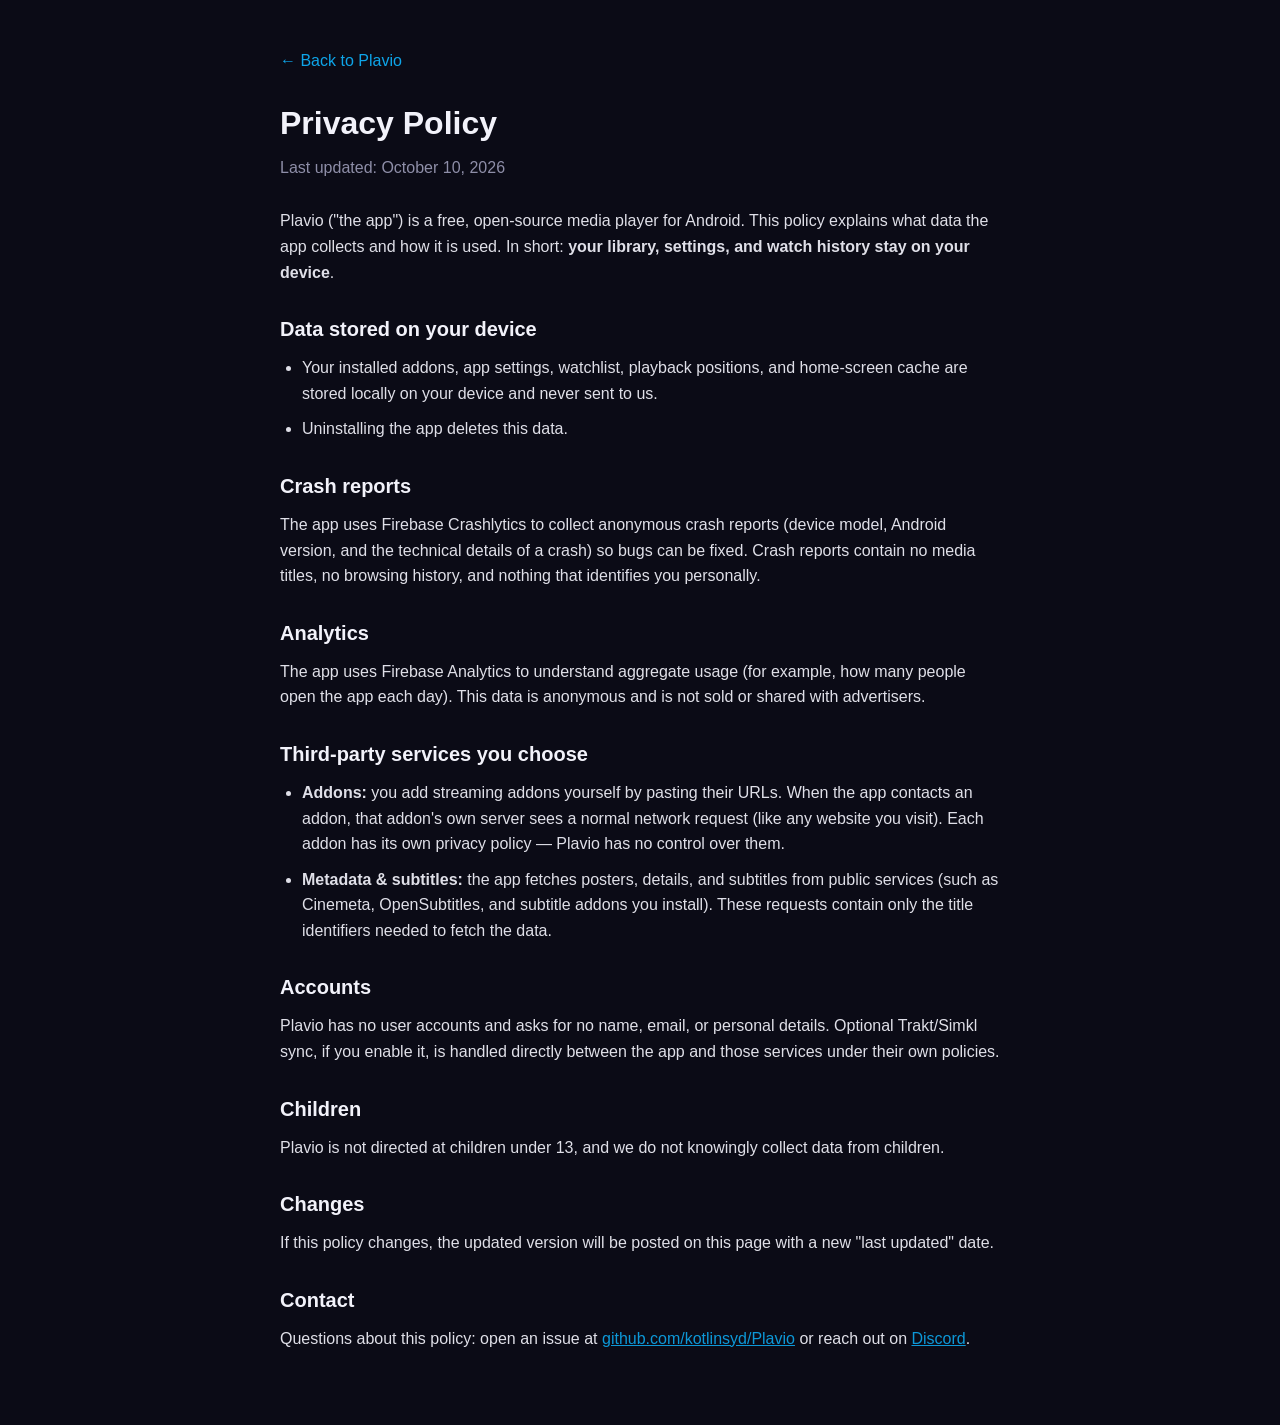
==== site/privacy.html @ 72a3cf25 "v0.8.18: subtitle fix, PlavioMeta default, faster startup, licenses + legal (part 4/4)" ====
<!DOCTYPE html>
<html lang="en">
<head>
<meta charset="UTF-8">
<meta name="viewport" content="width=device-width, initial-scale=1.0">
<title>Privacy Policy — Plavio</title>
<meta name="description" content="Plavio Privacy Policy: what data the app collects and how it is used.">
<link rel="icon" type="image/png" href="img/logo-small.png">
<link rel="stylesheet" href="styles.css">
<style>
  .doc { max-width: 760px; margin: 0 auto; padding: 48px 20px 64px; }
  .doc h1 { font-size: 2rem; margin-bottom: 6px; }
  .doc .updated { color: var(--muted); margin-bottom: 28px; }
  .doc h2 { font-size: 1.25rem; margin: 28px 0 10px; }
  .doc p, .doc li { color: var(--text); opacity: .92; margin-bottom: 10px; }
  .doc ul { padding-left: 22px; }
  .doc a { color: var(--cyan); }
  .back { display: inline-block; margin-bottom: 24px; color: var(--cyan); text-decoration: none; }
</style>
</head>
<body>
<div class="doc">
  <a class="back" href="/">← Back to Plavio</a>
  <h1>Privacy Policy</h1>
  <p class="updated">Last updated: October 10, 2026</p>

  <p>Plavio ("the app") is a free, open-source media player for Android. This policy explains what data the app collects and how it is used. In short: <strong>your library, settings, and watch history stay on your device</strong>.</p>

  <h2>Data stored on your device</h2>
  <ul>
    <li>Your installed addons, app settings, watchlist, playback positions, and home-screen cache are stored locally on your device and never sent to us.</li>
    <li>Uninstalling the app deletes this data.</li>
  </ul>

  <h2>Crash reports</h2>
  <p>The app uses Firebase Crashlytics to collect anonymous crash reports (device model, Android version, and the technical details of a crash) so bugs can be fixed. Crash reports contain no media titles, no browsing history, and nothing that identifies you personally.</p>

  <h2>Analytics</h2>
  <p>The app uses Firebase Analytics to understand aggregate usage (for example, how many people open the app each day). This data is anonymous and is not sold or shared with advertisers.</p>

  <h2>Third-party services you choose</h2>
  <ul>
    <li><strong>Addons:</strong> you add streaming addons yourself by pasting their URLs. When the app contacts an addon, that addon's own server sees a normal network request (like any website you visit). Each addon has its own privacy policy — Plavio has no control over them.</li>
    <li><strong>Metadata &amp; subtitles:</strong> the app fetches posters, details, and subtitles from public services (such as Cinemeta, OpenSubtitles, and subtitle addons you install). These requests contain only the title identifiers needed to fetch the data.</li>
  </ul>

  <h2>Accounts</h2>
  <p>Plavio has no user accounts and asks for no name, email, or personal details. Optional Trakt/Simkl sync, if you enable it, is handled directly between the app and those services under their own policies.</p>

  <h2>Children</h2>
  <p>Plavio is not directed at children under 13, and we do not knowingly collect data from children.</p>

  <h2>Changes</h2>
  <p>If this policy changes, the updated version will be posted on this page with a new "last updated" date.</p>

  <h2>Contact</h2>
  <p>Questions about this policy: open an issue at <a href="https://github.com/kotlinsyd/Plavio">github.com/kotlinsyd/Plavio</a> or reach out on <a href="https://discord.gg/pbNwJKU3p">Discord</a>.</p>
</div>
</body>
</html>
---- site/styles.css ----
:root {
  --bg: #0b0b16;
  --bg2: #101024;
  --card: #151528;
  --text: #f2f2fa;
  --muted: #9a9ab5;
  --cyan: #0ea5e9;
  --violet: #8b5cf6;
  --pink: #d946ef;
  --grad: linear-gradient(135deg, var(--cyan), var(--violet), var(--pink));
}

* { box-sizing: border-box; margin: 0; padding: 0; }

body {
  background: var(--bg);
  color: var(--text);
  font-family: -apple-system, BlinkMacSystemFont, "Segoe UI", Roboto, Inter, sans-serif;
  line-height: 1.6;
  -webkit-font-smoothing: antialiased;
}

/* ---------- hero ---------- */
.hero {
  text-align: center;
  padding: 64px 20px 56px;
  background:
    radial-gradient(600px 300px at 50% -60px, rgba(139, 92, 246, 0.22), transparent 70%),
    var(--bg);
}
.logo {
  width: 148px;
  height: 148px;
  border-radius: 34px;
  box-shadow: 0 18px 60px rgba(139, 92, 246, 0.35);
}
.hero h1 {
  font-size: 2.6rem;
  letter-spacing: -0.5px;
  margin-top: 18px;
}
.tagline {
  font-size: 1.25rem;
  font-weight: 600;
  background: var(--grad);
  -webkit-background-clip: text;
  background-clip: text;
  color: transparent;
  margin-top: 4px;
}
.sub { color: var(--muted); margin-top: 10px; max-width: 460px; margin-left: auto; margin-right: auto; }

.dl-btn {
  display: inline-flex;
  align-items: center;
  gap: 10px;
  margin-top: 28px;
  padding: 16px 34px;
  border-radius: 999px;
  background: var(--grad);
  color: #fff;
  font-size: 1.15rem;
  font-weight: 700;
  text-decoration: none;
  box-shadow: 0 10px 34px rgba(217, 70, 239, 0.35);
  transition: transform 0.15s ease, box-shadow 0.15s ease;
}
.dl-btn:hover { transform: translateY(-2px); box-shadow: 0 14px 40px rgba(217, 70, 239, 0.45); }
.dl-row {
  display: flex;
  flex-wrap: wrap;
  justify-content: center;
  gap: 14px;
  margin-top: 28px;
}
.dl-row .dl-btn { margin-top: 0; }
.dl-gh {
  background: #24292f;
  box-shadow: 0 10px 34px rgba(0, 0, 0, 0.45);
}
.dl-gh:hover { box-shadow: 0 14px 40px rgba(0, 0, 0, 0.55); }
.dl-ver {
  font-size: 0.8rem;
  font-weight: 600;
  background: rgba(255, 255, 255, 0.22);
  padding: 3px 10px;
  border-radius: 999px;
}
.dl-note { color: var(--muted); font-size: 0.9rem; margin-top: 14px; }

/* ---------- TV app announcement ---------- */
.tv-banner {
  max-width: 640px;
  margin: 0 auto 8px;
  padding: 14px 22px;
  border-radius: 16px;
  border: 1px solid transparent;
  background:
    linear-gradient(var(--card), var(--card)) padding-box,
    var(--grad) border-box;
  color: var(--text);
  text-align: center;
  font-size: 1rem;
}
.tv-banner strong {
  background: var(--grad);
  -webkit-background-clip: text;
  background-clip: text;
  color: transparent;
}

/* ---------- sections ---------- */
section { padding: 48px 20px; max-width: 1000px; margin: 0 auto; }
section h2 { font-size: 1.5rem; margin-bottom: 22px; text-align: center; }

/* ---------- screenshots ---------- */
.shot-row {
  display: flex;
  gap: 14px;
  overflow-x: auto;
  padding-bottom: 10px;
  scroll-snap-type: x mandatory;
}
.shot-row img {
  height: 380px;
  border-radius: 18px;
  border: 1px solid #26263d;
  scroll-snap-align: start;
  background: var(--bg2);
}

/* ---------- features ---------- */
.feat-grid {
  display: grid;
  grid-template-columns: repeat(auto-fit, minmax(240px, 1fr));
  gap: 14px;
}
.feat {
  background: var(--card);
  border: 1px solid #23233a;
  border-radius: 16px;
  padding: 20px;
}
.feat h3 { font-size: 1.05rem; margin-bottom: 6px; }
.feat p { color: var(--muted); font-size: 0.93rem; }

/* ---------- install ---------- */
.install ol {
  max-width: 560px;
  margin: 0 auto;
  padding-left: 24px;
  display: grid;
  gap: 12px;
}
.install li::marker { color: var(--violet); font-weight: 700; }
.install .note, .note { text-align: center; color: var(--muted); font-size: 0.9rem; margin-top: 16px; }

/* ---------- addons ---------- */
.sec-sub { text-align: center; color: var(--muted); margin-bottom: 22px; }
.addon-list { display: grid; gap: 14px; max-width: 720px; margin: 0 auto; }
.addon {
  background: var(--card);
  border: 1px solid #23233a;
  border-radius: 16px;
  padding: 18px 20px;
}
.addon h3 { font-size: 1.05rem; }
.addon p { color: var(--muted); font-size: 0.9rem; margin: 4px 0 12px; }
.addon-row { display: flex; gap: 10px; align-items: stretch; }
.addon-url {
  flex: 1;
  min-width: 0;
  background: var(--bg2);
  border: 1px solid #2a2a48;
  border-radius: 10px;
  padding: 10px 12px;
  font-family: ui-monospace, monospace;
  font-size: 0.78rem;
  color: #c9c9e6;
  white-space: nowrap;
  overflow: hidden;
  text-overflow: ellipsis;
  user-select: all;
}
.copy-btn {
  border: none;
  border-radius: 10px;
  padding: 0 20px;
  font-weight: 700;
  font-size: 0.9rem;
  color: #fff;
  background: var(--grad);
  cursor: pointer;
  white-space: nowrap;
}
.copy-btn.copied { background: #16a34a; }

/* ---------- links ---------- */
.link-row {
  display: flex;
  flex-wrap: wrap;
  gap: 12px;
  justify-content: center;
}
.pill {
  padding: 12px 26px;
  border-radius: 999px;
  border: 1px solid #34345a;
  color: var(--text);
  text-decoration: none;
  font-weight: 600;
  background: var(--card);
  transition: border-color 0.15s ease;
}
a.pill:hover { border-color: var(--violet); }
.pill.soon { color: var(--muted); border-style: dashed; cursor: default; }

/* ---------- footer ---------- */
footer {
  text-align: center;
  padding: 36px 20px 48px;
  color: var(--muted);
  font-size: 0.9rem;
  border-top: 1px solid #1c1c31;
}
footer .fine { font-size: 0.78rem; margin-top: 6px; opacity: 0.75; }

@media (max-width: 520px) {
  .hero h1 { font-size: 2.1rem; }
  .shot-row img { height: 300px; }
}
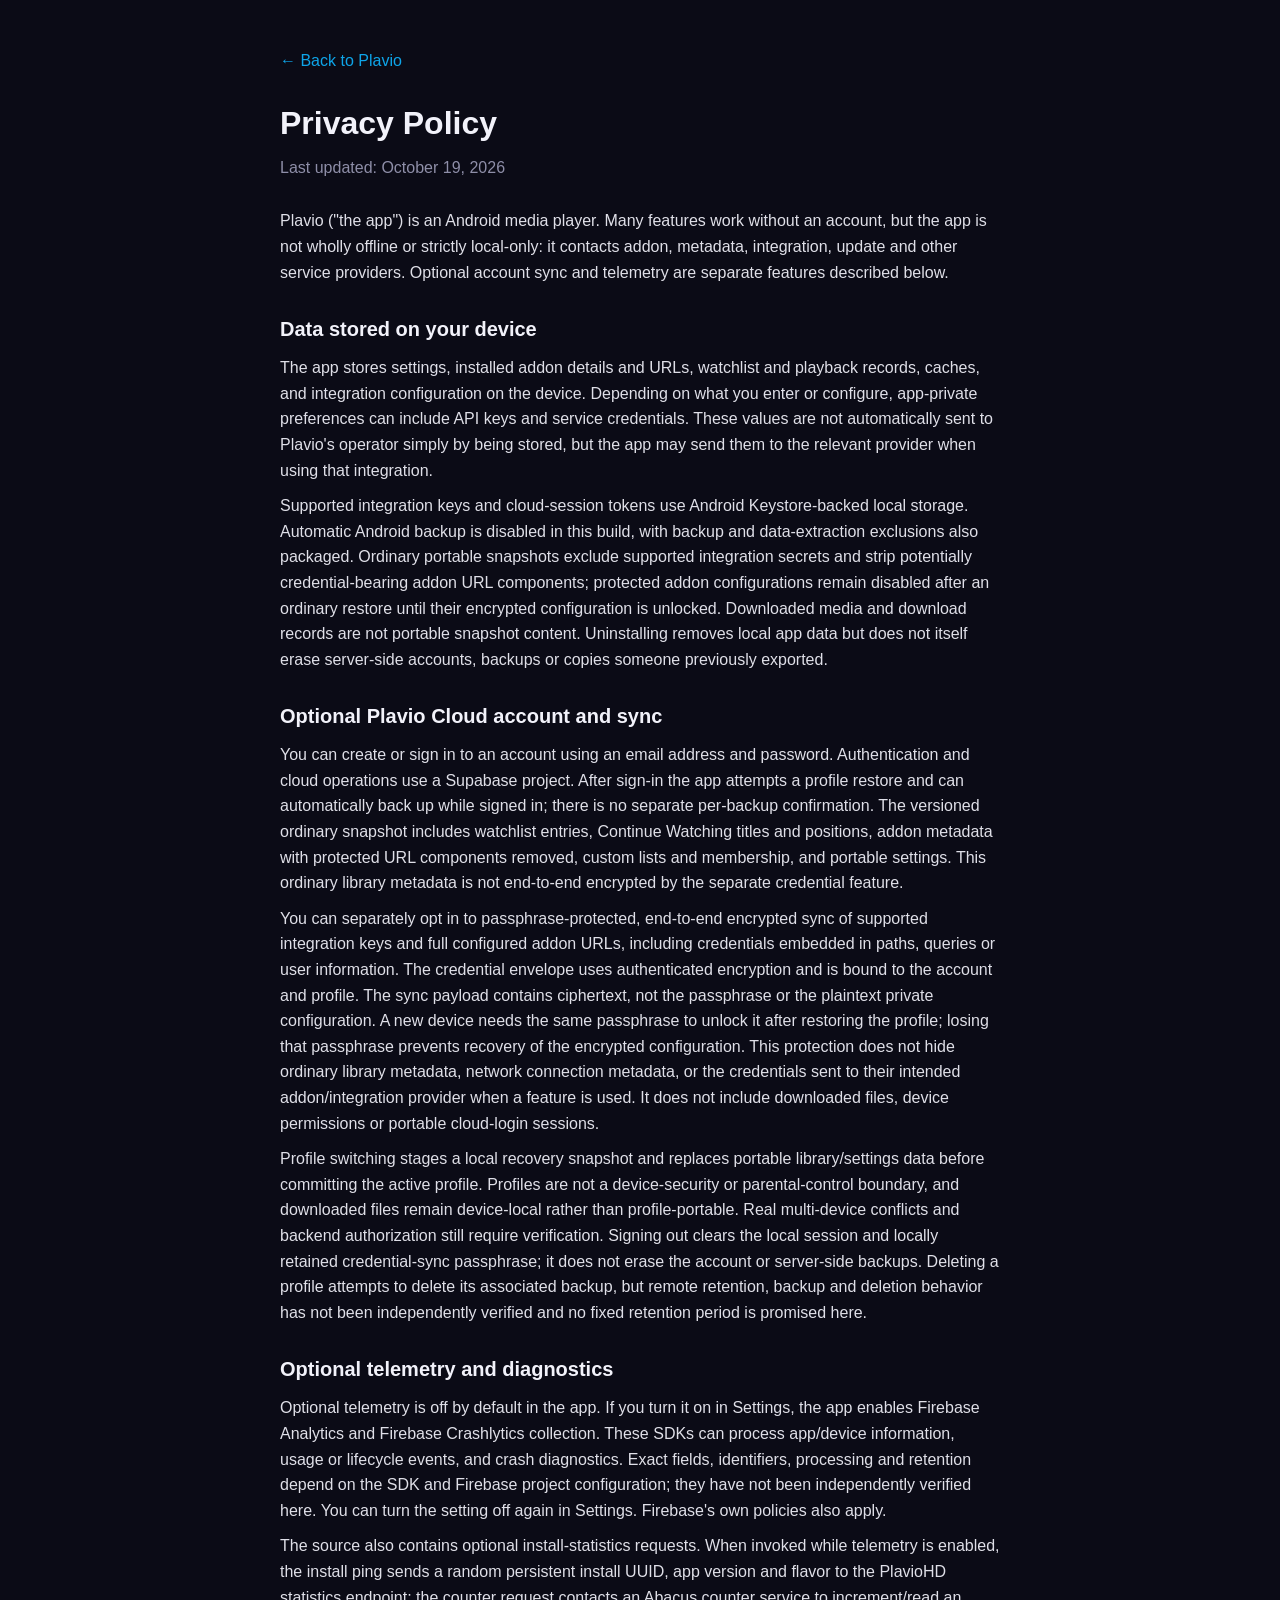
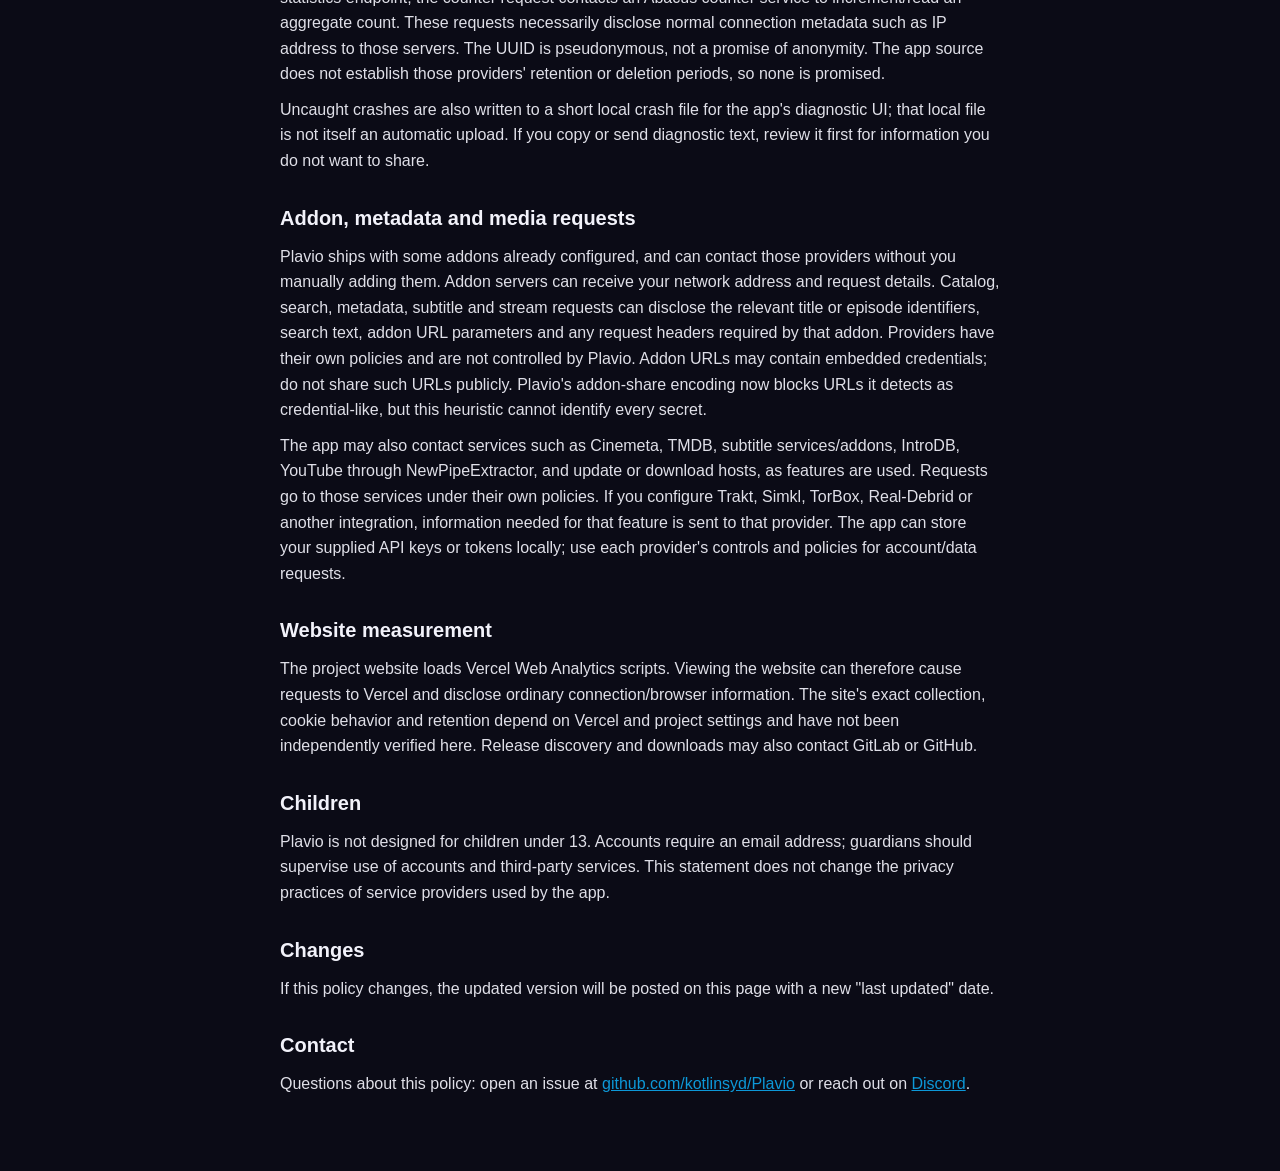
==== commit 46a29868: "Plavio v0.11.4" ====
--- a/site/privacy.html
+++ b/site/privacy.html
@@ -5,6 +5,8 @@
 <meta name="viewport" content="width=device-width, initial-scale=1.0">
 <title>Privacy Policy — Plavio</title>
 <meta name="description" content="Plavio Privacy Policy: what data the app collects and how it is used.">
+<meta name="robots" content="index, follow">
+<link rel="canonical" href="https://plaviomedia.vercel.app/privacy.html">
 <link rel="icon" type="image/png" href="img/logo-small.png">
 <link rel="stylesheet" href="styles.css">
 <style>
@@ -17,38 +19,42 @@
   .doc a { color: var(--cyan); }
   .back { display: inline-block; margin-bottom: 24px; color: var(--cyan); text-decoration: none; }
 </style>
+<script>
+  window.va = window.va || function () { (window.vaq = window.vaq || []).push(arguments); };
+</script>
+<script defer src="/_vercel/insights/script.js"></script>
 </head>
 <body>
 <div class="doc">
   <a class="back" href="/">← Back to Plavio</a>
   <h1>Privacy Policy</h1>
-  <p class="updated">Last updated: October 10, 2026</p>
+  <p class="updated">Last updated: October 19, 2026</p>
 
-  <p>Plavio ("the app") is a free, open-source media player for Android. This policy explains what data the app collects and how it is used. In short: <strong>your library, settings, and watch history stay on your device</strong>.</p>
+  <p>Plavio ("the app") is an Android media player. Many features work without an account, but the app is not wholly offline or strictly local-only: it contacts addon, metadata, integration, update and other service providers. Optional account sync and telemetry are separate features described below.</p>
 
   <h2>Data stored on your device</h2>
-  <ul>
-    <li>Your installed addons, app settings, watchlist, playback positions, and home-screen cache are stored locally on your device and never sent to us.</li>
-    <li>Uninstalling the app deletes this data.</li>
-  </ul>
+  <p>The app stores settings, installed addon details and URLs, watchlist and playback records, caches, and integration configuration on the device. Depending on what you enter or configure, app-private preferences can include API keys and service credentials. These values are not automatically sent to Plavio's operator simply by being stored, but the app may send them to the relevant provider when using that integration.</p>
+  <p>Supported integration keys and cloud-session tokens use Android Keystore-backed local storage. Automatic Android backup is disabled in this build, with backup and data-extraction exclusions also packaged. Ordinary portable snapshots exclude supported integration secrets and strip potentially credential-bearing addon URL components; protected addon configurations remain disabled after an ordinary restore until their encrypted configuration is unlocked. Downloaded media and download records are not portable snapshot content. Uninstalling removes local app data but does not itself erase server-side accounts, backups or copies someone previously exported.</p>
 
-  <h2>Crash reports</h2>
-  <p>The app uses Firebase Crashlytics to collect anonymous crash reports (device model, Android version, and the technical details of a crash) so bugs can be fixed. Crash reports contain no media titles, no browsing history, and nothing that identifies you personally.</p>
+  <h2>Optional Plavio Cloud account and sync</h2>
+  <p>You can create or sign in to an account using an email address and password. Authentication and cloud operations use a Supabase project. After sign-in the app attempts a profile restore and can automatically back up while signed in; there is no separate per-backup confirmation. The versioned ordinary snapshot includes watchlist entries, Continue Watching titles and positions, addon metadata with protected URL components removed, custom lists and membership, and portable settings. This ordinary library metadata is not end-to-end encrypted by the separate credential feature.</p>
+  <p>You can separately opt in to passphrase-protected, end-to-end encrypted sync of supported integration keys and full configured addon URLs, including credentials embedded in paths, queries or user information. The credential envelope uses authenticated encryption and is bound to the account and profile. The sync payload contains ciphertext, not the passphrase or the plaintext private configuration. A new device needs the same passphrase to unlock it after restoring the profile; losing that passphrase prevents recovery of the encrypted configuration. This protection does not hide ordinary library metadata, network connection metadata, or the credentials sent to their intended addon/integration provider when a feature is used. It does not include downloaded files, device permissions or portable cloud-login sessions.</p>
+  <p>Profile switching stages a local recovery snapshot and replaces portable library/settings data before committing the active profile. Profiles are not a device-security or parental-control boundary, and downloaded files remain device-local rather than profile-portable. Real multi-device conflicts and backend authorization still require verification. Signing out clears the local session and locally retained credential-sync passphrase; it does not erase the account or server-side backups. Deleting a profile attempts to delete its associated backup, but remote retention, backup and deletion behavior has not been independently verified and no fixed retention period is promised here.</p>
 
-  <h2>Analytics</h2>
-  <p>The app uses Firebase Analytics to understand aggregate usage (for example, how many people open the app each day). This data is anonymous and is not sold or shared with advertisers.</p>
+  <h2>Optional telemetry and diagnostics</h2>
+  <p>Optional telemetry is off by default in the app. If you turn it on in Settings, the app enables Firebase Analytics and Firebase Crashlytics collection. These SDKs can process app/device information, usage or lifecycle events, and crash diagnostics. Exact fields, identifiers, processing and retention depend on the SDK and Firebase project configuration; they have not been independently verified here. You can turn the setting off again in Settings. Firebase's own policies also apply.</p>
+  <p>The source also contains optional install-statistics requests. When invoked while telemetry is enabled, the install ping sends a random persistent install UUID, app version and flavor to the PlavioHD statistics endpoint; the counter request contacts an Abacus counter service to increment/read an aggregate count. These requests necessarily disclose normal connection metadata such as IP address to those servers. The UUID is pseudonymous, not a promise of anonymity. The app source does not establish those providers' retention or deletion periods, so none is promised.</p>
+  <p>Uncaught crashes are also written to a short local crash file for the app's diagnostic UI; that local file is not itself an automatic upload. If you copy or send diagnostic text, review it first for information you do not want to share.</p>
 
-  <h2>Third-party services you choose</h2>
-  <ul>
-    <li><strong>Addons:</strong> you add streaming addons yourself by pasting their URLs. When the app contacts an addon, that addon's own server sees a normal network request (like any website you visit). Each addon has its own privacy policy — Plavio has no control over them.</li>
-    <li><strong>Metadata &amp; subtitles:</strong> the app fetches posters, details, and subtitles from public services (such as Cinemeta, OpenSubtitles, and subtitle addons you install). These requests contain only the title identifiers needed to fetch the data.</li>
-  </ul>
+  <h2>Addon, metadata and media requests</h2>
+  <p>Plavio ships with some addons already configured, and can contact those providers without you manually adding them. Addon servers can receive your network address and request details. Catalog, search, metadata, subtitle and stream requests can disclose the relevant title or episode identifiers, search text, addon URL parameters and any request headers required by that addon. Providers have their own policies and are not controlled by Plavio. Addon URLs may contain embedded credentials; do not share such URLs publicly. Plavio's addon-share encoding now blocks URLs it detects as credential-like, but this heuristic cannot identify every secret.</p>
+  <p>The app may also contact services such as Cinemeta, TMDB, subtitle services/addons, IntroDB, YouTube through NewPipeExtractor, and update or download hosts, as features are used. Requests go to those services under their own policies. If you configure Trakt, Simkl, TorBox, Real-Debrid or another integration, information needed for that feature is sent to that provider. The app can store your supplied API keys or tokens locally; use each provider's controls and policies for account/data requests.</p>
 
-  <h2>Accounts</h2>
-  <p>Plavio has no user accounts and asks for no name, email, or personal details. Optional Trakt/Simkl sync, if you enable it, is handled directly between the app and those services under their own policies.</p>
+  <h2>Website measurement</h2>
+  <p>The project website loads Vercel Web Analytics scripts. Viewing the website can therefore cause requests to Vercel and disclose ordinary connection/browser information. The site's exact collection, cookie behavior and retention depend on Vercel and project settings and have not been independently verified here. Release discovery and downloads may also contact GitLab or GitHub.</p>
 
   <h2>Children</h2>
-  <p>Plavio is not directed at children under 13, and we do not knowingly collect data from children.</p>
+  <p>Plavio is not designed for children under 13. Accounts require an email address; guardians should supervise use of accounts and third-party services. This statement does not change the privacy practices of service providers used by the app.</p>
 
   <h2>Changes</h2>
   <p>If this policy changes, the updated version will be posted on this page with a new "last updated" date.</p>
--- a/site/styles.css
+++ b/site/styles.css
@@ -88,27 +88,6 @@
 }
 .dl-note { color: var(--muted); font-size: 0.9rem; margin-top: 14px; }
 
-/* ---------- TV app announcement ---------- */
-.tv-banner {
-  max-width: 640px;
-  margin: 0 auto 8px;
-  padding: 14px 22px;
-  border-radius: 16px;
-  border: 1px solid transparent;
-  background:
-    linear-gradient(var(--card), var(--card)) padding-box,
-    var(--grad) border-box;
-  color: var(--text);
-  text-align: center;
-  font-size: 1rem;
-}
-.tv-banner strong {
-  background: var(--grad);
-  -webkit-background-clip: text;
-  background-clip: text;
-  color: transparent;
-}
-
 /* ---------- sections ---------- */
 section { padding: 48px 20px; max-width: 1000px; margin: 0 auto; }
 section h2 { font-size: 1.5rem; margin-bottom: 22px; text-align: center; }
@@ -158,7 +137,17 @@
 /* ---------- addons ---------- */
 .sec-sub { text-align: center; color: var(--muted); margin-bottom: 22px; }
 .addon-list { display: grid; gap: 14px; max-width: 720px; margin: 0 auto; }
-.addon {
+
+/* ---------- faq ---------- */
+.faq-list { display: grid; gap: 14px; max-width: 720px; margin: 0 auto; }
+.faq-item {
+  background: var(--card);
+  border: 1px solid #23233a;
+  border-radius: 16px;
+  padding: 18px 20px;
+}
+.faq-item h3 { font-size: 1.05rem; margin-bottom: 6px; }
+.faq-item p { color: var(--muted); font-size: 0.93rem; }.addon {
   background: var(--card);
   border: 1px solid #23233a;
   border-radius: 16px;
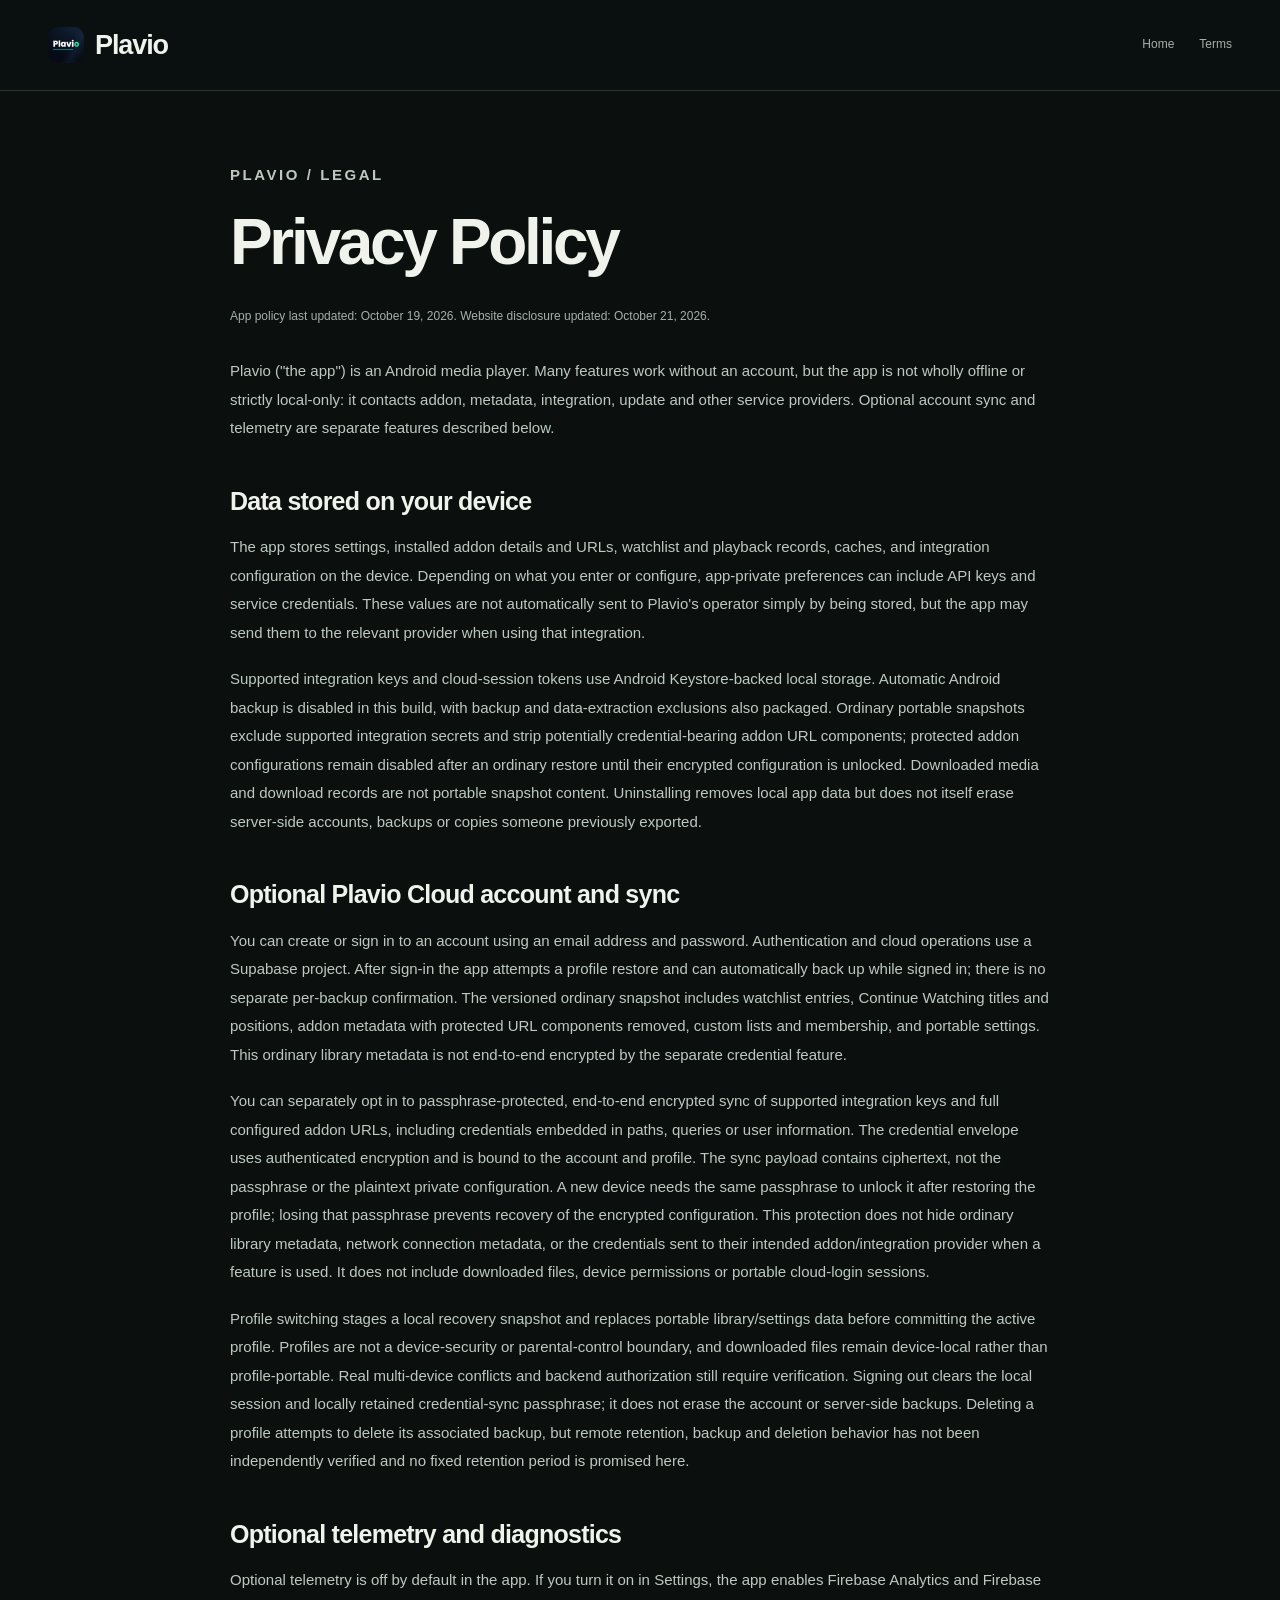
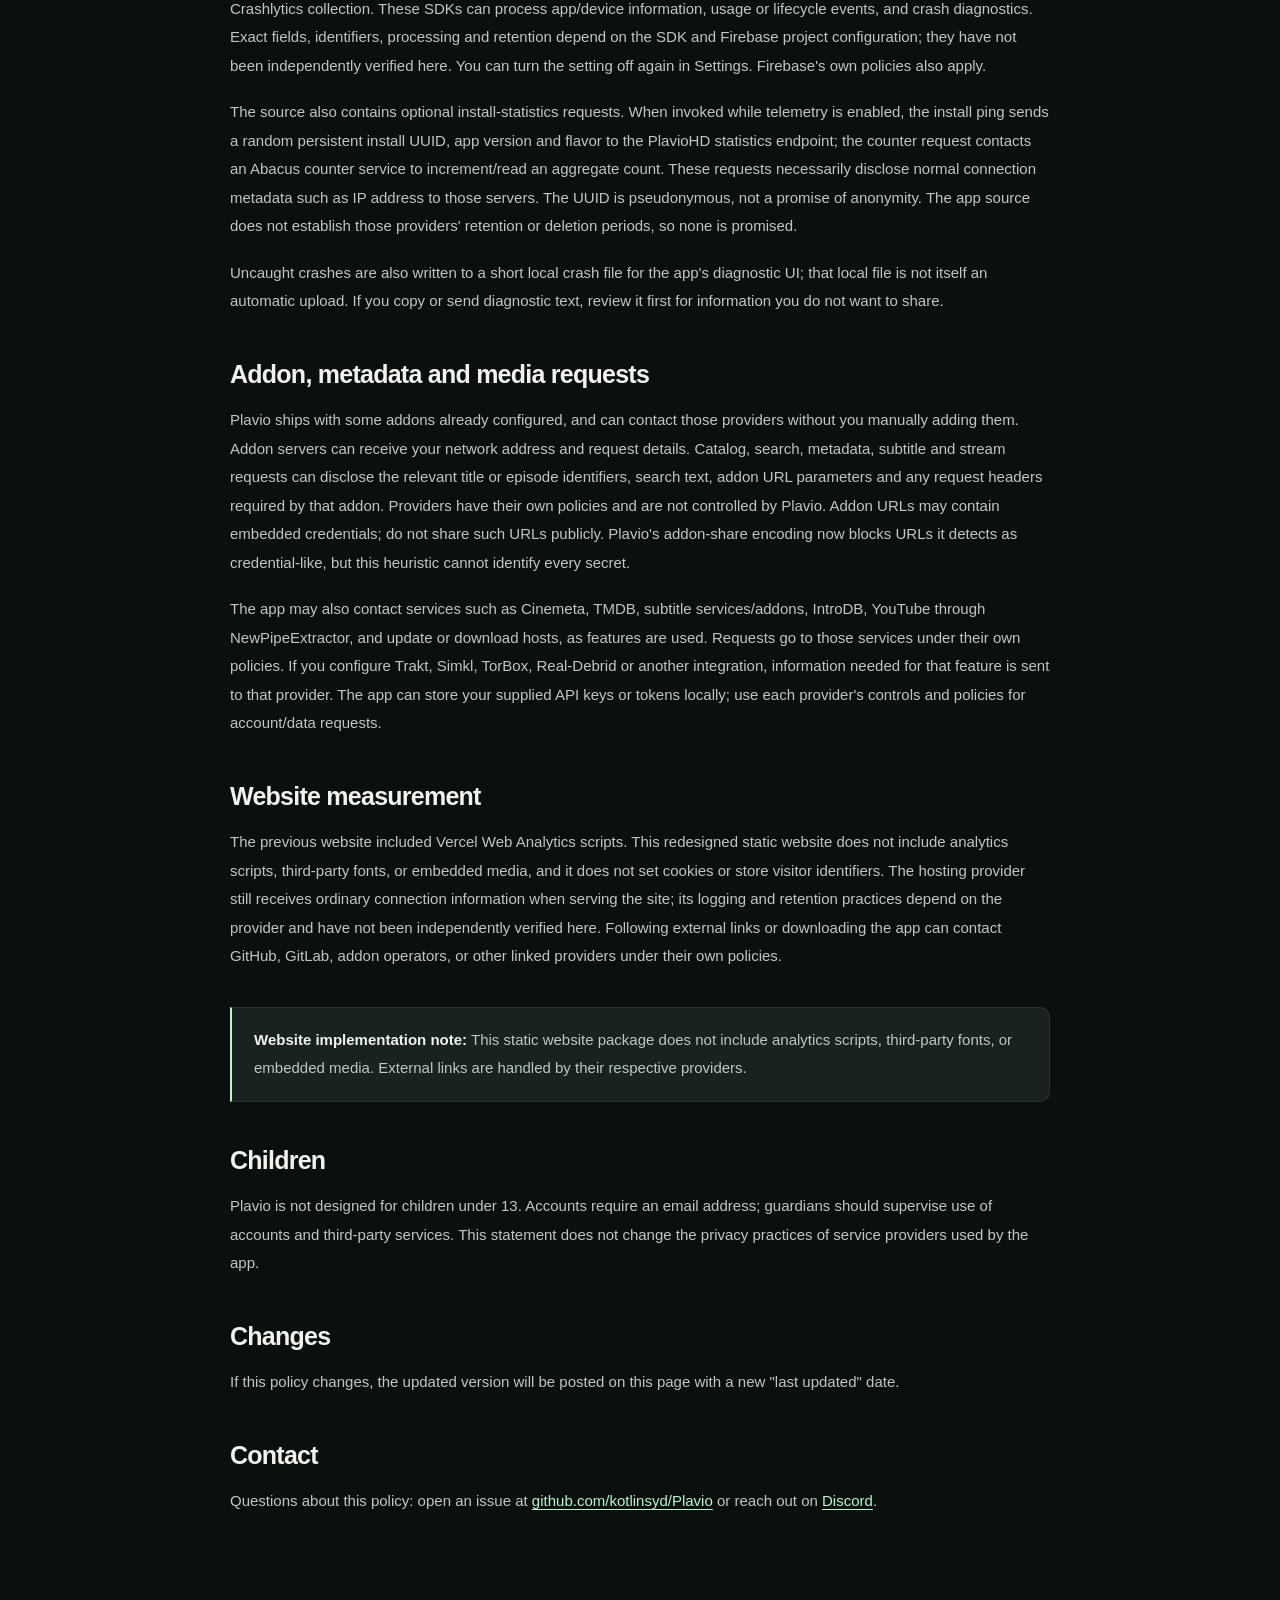
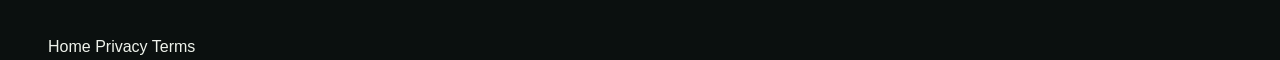
==== commit 0f578237: "Website: new design + new Plavio logo (synced with GitLab)" ====
--- a/site/privacy.html
+++ b/site/privacy.html
@@ -1,66 +1,79 @@
-<!DOCTYPE html>
+<!doctype html>
 <html lang="en">
 <head>
-<meta charset="UTF-8">
-<meta name="viewport" content="width=device-width, initial-scale=1.0">
-<title>Privacy Policy — Plavio</title>
-<meta name="description" content="Plavio Privacy Policy: what data the app collects and how it is used.">
-<meta name="robots" content="index, follow">
-<link rel="canonical" href="https://plaviomedia.vercel.app/privacy.html">
-<link rel="icon" type="image/png" href="img/logo-small.png">
-<link rel="stylesheet" href="styles.css">
-<style>
-  .doc { max-width: 760px; margin: 0 auto; padding: 48px 20px 64px; }
-  .doc h1 { font-size: 2rem; margin-bottom: 6px; }
-  .doc .updated { color: var(--muted); margin-bottom: 28px; }
-  .doc h2 { font-size: 1.25rem; margin: 28px 0 10px; }
-  .doc p, .doc li { color: var(--text); opacity: .92; margin-bottom: 10px; }
-  .doc ul { padding-left: 22px; }
-  .doc a { color: var(--cyan); }
-  .back { display: inline-block; margin-bottom: 24px; color: var(--cyan); text-decoration: none; }
-</style>
-<script>
-  window.va = window.va || function () { (window.vaq = window.vaq || []).push(arguments); };
-</script>
-<script defer src="/_vercel/insights/script.js"></script>
+  <meta charset="utf-8">
+  <meta name="viewport" content="width=device-width, initial-scale=1">
+  <title>Privacy Policy — Plavio</title>
+  <meta name="description" content="Plavio Privacy Policy: what data the app collects and how it is used.">
+  <meta name="robots" content="index, follow">
+  <link rel="canonical" href="https://plavio.site/privacy.html">
+  <link rel="icon" type="image/png" href="assets/favicon.png">
+  <link rel="stylesheet" href="styles.css">
 </head>
 <body>
-<div class="doc">
-  <a class="back" href="/">← Back to Plavio</a>
-  <h1>Privacy Policy</h1>
-  <p class="updated">Last updated: October 19, 2026</p>
+  <a class="skip-link" href="#main-content">Skip to content</a>
+  <header class="site-header">
+    <div class="container nav">
+      <a class="brand" href="index.html" aria-label="Plavio home">
+        <img src="assets/logo.png" width="36" height="36" alt="">
+        <span>Plavio</span>
+      </a>
+      <nav class="policy-nav" aria-label="Main navigation">
+        <a href="index.html">Home</a>
+        <a href="terms.html">Terms</a>
+      </nav>
+    </div>
+  </header>
 
-  <p>Plavio ("the app") is an Android media player. Many features work without an account, but the app is not wholly offline or strictly local-only: it contacts addon, metadata, integration, update and other service providers. Optional account sync and telemetry are separate features described below.</p>
+  <main id="main-content" class="container legal">
+    <p class="eyebrow">PLAVIO / LEGAL</p>
+    <h1>Privacy Policy</h1>
+    <p class="updated">App policy last updated: October 19, 2026. Website disclosure updated: October 21, 2026.</p>
 
-  <h2>Data stored on your device</h2>
-  <p>The app stores settings, installed addon details and URLs, watchlist and playback records, caches, and integration configuration on the device. Depending on what you enter or configure, app-private preferences can include API keys and service credentials. These values are not automatically sent to Plavio's operator simply by being stored, but the app may send them to the relevant provider when using that integration.</p>
-  <p>Supported integration keys and cloud-session tokens use Android Keystore-backed local storage. Automatic Android backup is disabled in this build, with backup and data-extraction exclusions also packaged. Ordinary portable snapshots exclude supported integration secrets and strip potentially credential-bearing addon URL components; protected addon configurations remain disabled after an ordinary restore until their encrypted configuration is unlocked. Downloaded media and download records are not portable snapshot content. Uninstalling removes local app data but does not itself erase server-side accounts, backups or copies someone previously exported.</p>
+    <p>Plavio ("the app") is an Android media player. Many features work without an account, but the app is not wholly offline or strictly local-only: it contacts addon, metadata, integration, update and other service providers. Optional account sync and telemetry are separate features described below.</p>
 
-  <h2>Optional Plavio Cloud account and sync</h2>
-  <p>You can create or sign in to an account using an email address and password. Authentication and cloud operations use a Supabase project. After sign-in the app attempts a profile restore and can automatically back up while signed in; there is no separate per-backup confirmation. The versioned ordinary snapshot includes watchlist entries, Continue Watching titles and positions, addon metadata with protected URL components removed, custom lists and membership, and portable settings. This ordinary library metadata is not end-to-end encrypted by the separate credential feature.</p>
-  <p>You can separately opt in to passphrase-protected, end-to-end encrypted sync of supported integration keys and full configured addon URLs, including credentials embedded in paths, queries or user information. The credential envelope uses authenticated encryption and is bound to the account and profile. The sync payload contains ciphertext, not the passphrase or the plaintext private configuration. A new device needs the same passphrase to unlock it after restoring the profile; losing that passphrase prevents recovery of the encrypted configuration. This protection does not hide ordinary library metadata, network connection metadata, or the credentials sent to their intended addon/integration provider when a feature is used. It does not include downloaded files, device permissions or portable cloud-login sessions.</p>
-  <p>Profile switching stages a local recovery snapshot and replaces portable library/settings data before committing the active profile. Profiles are not a device-security or parental-control boundary, and downloaded files remain device-local rather than profile-portable. Real multi-device conflicts and backend authorization still require verification. Signing out clears the local session and locally retained credential-sync passphrase; it does not erase the account or server-side backups. Deleting a profile attempts to delete its associated backup, but remote retention, backup and deletion behavior has not been independently verified and no fixed retention period is promised here.</p>
+    <h2>Data stored on your device</h2>
+    <p>The app stores settings, installed addon details and URLs, watchlist and playback records, caches, and integration configuration on the device. Depending on what you enter or configure, app-private preferences can include API keys and service credentials. These values are not automatically sent to Plavio's operator simply by being stored, but the app may send them to the relevant provider when using that integration.</p>
+    <p>Supported integration keys and cloud-session tokens use Android Keystore-backed local storage. Automatic Android backup is disabled in this build, with backup and data-extraction exclusions also packaged. Ordinary portable snapshots exclude supported integration secrets and strip potentially credential-bearing addon URL components; protected addon configurations remain disabled after an ordinary restore until their encrypted configuration is unlocked. Downloaded media and download records are not portable snapshot content. Uninstalling removes local app data but does not itself erase server-side accounts, backups or copies someone previously exported.</p>
 
-  <h2>Optional telemetry and diagnostics</h2>
-  <p>Optional telemetry is off by default in the app. If you turn it on in Settings, the app enables Firebase Analytics and Firebase Crashlytics collection. These SDKs can process app/device information, usage or lifecycle events, and crash diagnostics. Exact fields, identifiers, processing and retention depend on the SDK and Firebase project configuration; they have not been independently verified here. You can turn the setting off again in Settings. Firebase's own policies also apply.</p>
-  <p>The source also contains optional install-statistics requests. When invoked while telemetry is enabled, the install ping sends a random persistent install UUID, app version and flavor to the PlavioHD statistics endpoint; the counter request contacts an Abacus counter service to increment/read an aggregate count. These requests necessarily disclose normal connection metadata such as IP address to those servers. The UUID is pseudonymous, not a promise of anonymity. The app source does not establish those providers' retention or deletion periods, so none is promised.</p>
-  <p>Uncaught crashes are also written to a short local crash file for the app's diagnostic UI; that local file is not itself an automatic upload. If you copy or send diagnostic text, review it first for information you do not want to share.</p>
+    <h2>Optional Plavio Cloud account and sync</h2>
+    <p>You can create or sign in to an account using an email address and password. Authentication and cloud operations use a Supabase project. After sign-in the app attempts a profile restore and can automatically back up while signed in; there is no separate per-backup confirmation. The versioned ordinary snapshot includes watchlist entries, Continue Watching titles and positions, addon metadata with protected URL components removed, custom lists and membership, and portable settings. This ordinary library metadata is not end-to-end encrypted by the separate credential feature.</p>
+    <p>You can separately opt in to passphrase-protected, end-to-end encrypted sync of supported integration keys and full configured addon URLs, including credentials embedded in paths, queries or user information. The credential envelope uses authenticated encryption and is bound to the account and profile. The sync payload contains ciphertext, not the passphrase or the plaintext private configuration. A new device needs the same passphrase to unlock it after restoring the profile; losing that passphrase prevents recovery of the encrypted configuration. This protection does not hide ordinary library metadata, network connection metadata, or the credentials sent to their intended addon/integration provider when a feature is used. It does not include downloaded files, device permissions or portable cloud-login sessions.</p>
+    <p>Profile switching stages a local recovery snapshot and replaces portable library/settings data before committing the active profile. Profiles are not a device-security or parental-control boundary, and downloaded files remain device-local rather than profile-portable. Real multi-device conflicts and backend authorization still require verification. Signing out clears the local session and locally retained credential-sync passphrase; it does not erase the account or server-side backups. Deleting a profile attempts to delete its associated backup, but remote retention, backup and deletion behavior has not been independently verified and no fixed retention period is promised here.</p>
 
-  <h2>Addon, metadata and media requests</h2>
-  <p>Plavio ships with some addons already configured, and can contact those providers without you manually adding them. Addon servers can receive your network address and request details. Catalog, search, metadata, subtitle and stream requests can disclose the relevant title or episode identifiers, search text, addon URL parameters and any request headers required by that addon. Providers have their own policies and are not controlled by Plavio. Addon URLs may contain embedded credentials; do not share such URLs publicly. Plavio's addon-share encoding now blocks URLs it detects as credential-like, but this heuristic cannot identify every secret.</p>
-  <p>The app may also contact services such as Cinemeta, TMDB, subtitle services/addons, IntroDB, YouTube through NewPipeExtractor, and update or download hosts, as features are used. Requests go to those services under their own policies. If you configure Trakt, Simkl, TorBox, Real-Debrid or another integration, information needed for that feature is sent to that provider. The app can store your supplied API keys or tokens locally; use each provider's controls and policies for account/data requests.</p>
+    <h2>Optional telemetry and diagnostics</h2>
+    <p>Optional telemetry is off by default in the app. If you turn it on in Settings, the app enables Firebase Analytics and Firebase Crashlytics collection. These SDKs can process app/device information, usage or lifecycle events, and crash diagnostics. Exact fields, identifiers, processing and retention depend on the SDK and Firebase project configuration; they have not been independently verified here. You can turn the setting off again in Settings. Firebase's own policies also apply.</p>
+    <p>The source also contains optional install-statistics requests. When invoked while telemetry is enabled, the install ping sends a random persistent install UUID, app version and flavor to the PlavioHD statistics endpoint; the counter request contacts an Abacus counter service to increment/read an aggregate count. These requests necessarily disclose normal connection metadata such as IP address to those servers. The UUID is pseudonymous, not a promise of anonymity. The app source does not establish those providers' retention or deletion periods, so none is promised.</p>
+    <p>Uncaught crashes are also written to a short local crash file for the app's diagnostic UI; that local file is not itself an automatic upload. If you copy or send diagnostic text, review it first for information you do not want to share.</p>
 
-  <h2>Website measurement</h2>
-  <p>The project website loads Vercel Web Analytics scripts. Viewing the website can therefore cause requests to Vercel and disclose ordinary connection/browser information. The site's exact collection, cookie behavior and retention depend on Vercel and project settings and have not been independently verified here. Release discovery and downloads may also contact GitLab or GitHub.</p>
+    <h2>Addon, metadata and media requests</h2>
+    <p>Plavio ships with some addons already configured, and can contact those providers without you manually adding them. Addon servers can receive your network address and request details. Catalog, search, metadata, subtitle and stream requests can disclose the relevant title or episode identifiers, search text, addon URL parameters and any request headers required by that addon. Providers have their own policies and are not controlled by Plavio. Addon URLs may contain embedded credentials; do not share such URLs publicly. Plavio's addon-share encoding now blocks URLs it detects as credential-like, but this heuristic cannot identify every secret.</p>
+    <p>The app may also contact services such as Cinemeta, TMDB, subtitle services/addons, IntroDB, YouTube through NewPipeExtractor, and update or download hosts, as features are used. Requests go to those services under their own policies. If you configure Trakt, Simkl, TorBox, Real-Debrid or another integration, information needed for that feature is sent to that provider. The app can store your supplied API keys or tokens locally; use each provider's controls and policies for account/data requests.</p>
 
-  <h2>Children</h2>
-  <p>Plavio is not designed for children under 13. Accounts require an email address; guardians should supervise use of accounts and third-party services. This statement does not change the privacy practices of service providers used by the app.</p>
+    <h2>Website measurement</h2>
+    <p>The previous website included Vercel Web Analytics scripts. This redesigned static website does not include analytics scripts, third-party fonts, or embedded media, and it does not set cookies or store visitor identifiers. The hosting provider still receives ordinary connection information when serving the site; its logging and retention practices depend on the provider and have not been independently verified here. Following external links or downloading the app can contact GitHub, GitLab, addon operators, or other linked providers under their own policies.</p>
+    <aside class="implementation-note" aria-label="Website implementation note">
+      <p><strong>Website implementation note:</strong> This static website package does not include analytics scripts, third-party fonts, or embedded media. External links are handled by their respective providers.</p>
+    </aside>
 
-  <h2>Changes</h2>
-  <p>If this policy changes, the updated version will be posted on this page with a new "last updated" date.</p>
+    <h2>Children</h2>
+    <p>Plavio is not designed for children under 13. Accounts require an email address; guardians should supervise use of accounts and third-party services. This statement does not change the privacy practices of service providers used by the app.</p>
 
-  <h2>Contact</h2>
-  <p>Questions about this policy: open an issue at <a href="https://github.com/kotlinsyd/Plavio">github.com/kotlinsyd/Plavio</a> or reach out on <a href="https://discord.gg/pbNwJKU3p">Discord</a>.</p>
-</div>
+    <h2>Changes</h2>
+    <p>If this policy changes, the updated version will be posted on this page with a new "last updated" date.</p>
+
+    <h2>Contact</h2>
+    <p>Questions about this policy: open an issue at <a href="https://github.com/kotlinsyd/Plavio">github.com/kotlinsyd/Plavio</a> or reach out on <a href="https://discord.gg/pbNwJKU3p">Discord</a>.</p>
+  </main>
+
+  <footer>
+    <div class="container">
+      <nav aria-label="Footer navigation">
+        <a href="index.html">Home</a>
+        <a href="privacy.html" aria-current="page">Privacy</a>
+        <a href="terms.html">Terms</a>
+      </nav>
+    </div>
+  </footer>
 </body>
 </html>
--- a/site/styles.css
+++ b/site/styles.css
@@ -1,220 +1,31 @@
-:root {
-  --bg: #0b0b16;
-  --bg2: #101024;
-  --card: #151528;
-  --text: #f2f2fa;
-  --muted: #9a9ab5;
-  --cyan: #0ea5e9;
-  --violet: #8b5cf6;
-  --pink: #d946ef;
-  --grad: linear-gradient(135deg, var(--cyan), var(--violet), var(--pink));
-}
+/* Plavio — standalone, dependency-free static website */
+:root{color-scheme:dark;--bg:#0b100f;--surface:#121917;--surface-2:#18221e;--text:#eff3ec;--muted:#a4b0a9;--accent:#b7f7cb;--line:#2a3530;--radius:24px;--container:1184px}
+*{box-sizing:border-box}html{scroll-behavior:smooth;scroll-padding-top:100px}body{margin:0;background:var(--bg);color:var(--text);font-family:Inter,-apple-system,BlinkMacSystemFont,"Segoe UI",Roboto,Helvetica,Arial,sans-serif;font-size:16px;line-height:1.65;-webkit-font-smoothing:antialiased}a{color:inherit;text-decoration:none}button{font:inherit}img{display:block;max-width:100%;height:auto}svg{width:24px;height:24px;fill:none;stroke:currentColor;stroke-width:1.6;stroke-linecap:round;stroke-linejoin:round;flex-shrink:0}button,a{-webkit-tap-highlight-color:transparent}a,button,summary{touch-action:manipulation}a:focus-visible,button:focus-visible,summary:focus-visible,[tabindex]:focus-visible{outline:3px solid var(--accent);outline-offset:6px}::selection{background:var(--accent);color:var(--bg)}p,h1,h2,h3,figure{margin:0}h1,h2,h3{font-weight:550;line-height:1.08;letter-spacing:-.052em}h2{font-size:clamp(36px,4.2vw,56px)}h3{font-size:28px;letter-spacing:-.035em}.container{width:min(calc(100% - 96px),var(--container));margin-inline:auto}.section{padding-block:108px}.eyebrow{font-size:11px;font-weight:650;letter-spacing:.17em;line-height:1.5;margin-bottom:24px;color:var(--accent)}.muted{color:var(--muted)}.skip-link{position:fixed;top:10px;left:12px;transform:translateY(-150%);padding:12px 20px;background:var(--accent);color:var(--bg);z-index:100}.skip-link:focus{transform:translateY(0)}
+.site-header{border-bottom:1px solid var(--line);background:rgba(11,16,15,.96);position:relative;z-index:10}.nav{height:90px;display:flex;align-items:center;justify-content:space-between;gap:24px}.brand{display:inline-flex;align-items:center;gap:11px;font-size:27px;font-weight:650;letter-spacing:-1.1px;line-height:1}.brand img{border-radius:10px;flex-shrink:0}.brand-dot{color:var(--accent)}.desktop-nav{display:flex;align-items:center;gap:30px;font-size:13px;font-weight:500;color:#bec9c2}.desktop-nav a{padding:12px 0}.desktop-nav a:hover,.text-link:hover,.site-footer a:hover{color:var(--accent)}.button{display:inline-flex;align-items:center;justify-content:center;gap:16px;min-height:56px;padding:14px 23px;border:1px solid var(--line);border-radius:9px;font-size:14px;font-weight:650;line-height:1.4;transition:background .18s,transform .18s}.button:hover{background:var(--surface-2);transform:translateY(-2px)}.button-primary{background:var(--accent);border-color:var(--accent);color:#12271b;box-shadow:0 4px 0 #0000001a}.button-primary:hover{background:#cffcdd}.button-small{min-height:43px;padding:10px 18px;font-size:12px}.button-small span{color:var(--accent);font-size:17px}.text-link{display:inline-flex;align-items:center;gap:20px;font-size:14px;font-weight:600;min-height:44px}.text-link span{font-size:20px}.hero{display:grid;grid-template-columns:1.03fr 1fr;gap:30px;align-items:center;padding-block:60px 70px;min-height:780px}.release-pill{display:inline-flex;align-items:center;gap:9px;min-height:34px;padding:6px 12px;border:1px solid var(--line);border-radius:6px;font-size:10px;color:#c8d3cc;letter-spacing:.02em;margin-bottom:42px}.status-dot{display:inline-block;width:6px;height:6px;background:var(--accent);border-radius:50%;flex-shrink:0}.pill-divider{color:#65776a;padding-inline:4px}.hero .eyebrow{margin-bottom:19px}.hero h1{font-size:clamp(58px,6.6vw,88px);letter-spacing:-.065em;line-height:1.025;white-space:nowrap}.hero h1>span{color:var(--accent)}.hero-description{max-width:440px;color:#b5c1b8;line-height:1.8;font-size:16px;margin-top:28px}.hero-actions{display:flex;align-items:center;gap:24px;margin-top:33px}.download-meta{font-size:10px;color:#a2afa7;margin-top:17px;letter-spacing:.015em}.download-meta span{padding-inline:7px}.hero-note{display:flex;align-items:center;gap:14px;margin-top:40px;font-size:12px;line-height:1.7}.hero-note p>span{color:#82958a}.note-line{display:block;width:2px;height:33px;background:var(--accent)}.hero-visual{position:relative;min-height:635px;display:block;isolation:isolate}.hero-visual:before{content:"";position:absolute;inset:40px 0 30px;background:radial-gradient(ellipse at center,#24403466,transparent 68%);z-index:-2}.phone{background:#0b0d12;border:6px solid #2e3932;border-radius:35px;overflow:hidden;box-shadow:0 25px 55px #0008,0 0 0 1px #71817655;position:absolute}.phone img{width:100%;height:auto}.phone-front{width:248px;left:54px;top:56px;transform:rotate(-7deg);z-index:2}.phone-back{width:222px;right:10px;top:112px;transform:rotate(9deg);filter:brightness(.83);z-index:1}.orbit{position:absolute;border:1px solid #293c3166;border-radius:50%;z-index:-1}.orbit-one{width:530px;height:530px;left:-5px;top:44px}.orbit-two{width:640px;height:640px;left:-60px;top:-11px}.visual-label{position:absolute;top:2px;right:21px;display:flex;align-items:center;gap:12px;color:#90a297;font-size:8px;letter-spacing:.18em}.tiny-cross{font-size:24px;font-weight:200;color:var(--accent)}.hero-visual figcaption{position:absolute;bottom:0;left:108px;font-size:10px;color:#96a89b;display:flex;align-items:center;gap:9px}.trust-band{border-block:1px solid var(--line)}.trust-grid{display:grid;grid-template-columns:repeat(4,1fr);padding-block:28px}.trust-grid p{position:relative;display:grid;grid-template-columns:28px 1fr;column-gap:13px;align-items:center;font-size:13px;line-height:1.4;padding-left:26px;border-left:1px solid var(--line)}.trust-grid p:first-child{padding-left:0;border:0}.trust-grid svg{grid-row:span 2;color:var(--accent);width:22px;height:22px}.trust-grid p span{font-size:10px;color:var(--muted);margin-top:5px}.section-heading{display:flex;justify-content:space-between;gap:60px;align-items:flex-end;margin-bottom:46px}.section-heading>p,.section-heading>div>p:not(.eyebrow){max-width:350px;color:var(--muted);font-size:14px;line-height:1.85}.feature-grid{display:grid;grid-template-columns:1fr 1fr;gap:20px}.feature-card{position:relative;overflow:hidden;border:1px solid var(--line);border-radius:var(--radius);padding:32px 34px;min-height:470px;background:var(--surface)}.feature-card>p{font-size:13px;max-width:350px;color:var(--muted);line-height:1.85;margin-top:18px}.card-topline{display:flex;align-items:center;justify-content:space-between;margin-bottom:32px;color:var(--accent)}.feature-number{font-size:9px;letter-spacing:.13em}.card-topline svg{width:20px;height:20px}.feature-card h3{font-size:34px}.player-illustration{margin-top:28px;border-radius:12px;border:1px solid #3e5045;background:linear-gradient(125deg,#283d30,#16231c 70%);height:140px;padding:17px 24px;position:relative}.player-play{display:flex;align-items:center;justify-content:center;width:35px;height:35px;border:1px solid #8aaf98;border-radius:50%;margin:0 auto 14px;font-size:11px;color:#d4f0df;padding-left:2px}.player-track{height:3px;background:#4b6152;position:relative}.player-track>span{position:absolute;height:100%;width:38%;background:var(--accent)}.player-track:after{content:"";position:absolute;background:var(--accent);width:7px;height:7px;border-radius:50%;left:38%;top:-2px}.player-options{display:flex;align-items:center;gap:14px;font-size:8px;color:#bacfc1;margin-top:10px}.illustration-caption{position:absolute;right:12px;bottom:11px;font-size:6px;letter-spacing:.08em;color:#a6bcad}.addon-illustration{display:flex;gap:10px;flex-wrap:wrap;justify-content:center;margin-top:27px;position:relative}.addon-illustration>span{padding:8px 14px;border:1px solid #3a4c40;border-radius:7px;font-size:10px;color:#b4c7ba;background:#1c2a21}.addon-center{width:100%;display:flex;align-items:center;justify-content:center;gap:13px;font-size:12px;color:#c0d3c5;margin-top:12px}.addon-center img{border-radius:12px}.feature-compact{padding:25px 15px 0 0;display:flex;gap:20px}.compact-icon{width:44px;height:44px;display:grid;place-items:center;background:var(--surface-2);border-radius:12px;color:var(--accent);font-size:25px;flex-shrink:0}.feature-compact h3{font-size:19px;letter-spacing:-.025em;margin:1px 0 10px}.feature-compact p{max-width:380px;font-size:13px;color:var(--muted);line-height:1.8}.gallery-section{padding-block:60px 80px;background:#101613;border-block:1px solid var(--line)}.gallery-hint{margin-top:18px;font-size:11px!important;color:var(--accent)!important}.gallery-hint span{padding-left:15px}.gallery-track{display:flex;gap:27px;overflow:auto;padding:7px 6px 20px;scroll-snap-type:x mandatory;scrollbar-color:#526557 transparent;scrollbar-width:thin}.gallery-track figure{flex:0 0 calc((100% - 108px)/5);min-width:180px;scroll-snap-align:start}.gallery-frame{border:4px solid #344139;border-radius:23px;overflow:hidden;box-shadow:0 9px 22px #0004}.gallery-frame img{width:100%}.gallery-track figcaption{display:flex;gap:16px;align-items:center;font-size:12px;margin-top:20px;color:#d5dfd7}.gallery-track figcaption>span{font-size:8px;color:#899e90}.gallery-disclaimer{font-size:10px;color:#9aaca0;margin-top:14px}.addons-section{background:#e8eee4;color:#14231a;padding-block:100px;--accent:#2c6541;--muted:#506255;--line:#c3d0c0}.addons-section .eyebrow{color:#3a6347}.addons-section h2{color:#14231a}.addon-cards{display:grid;grid-template-columns:1fr 1fr;gap:22px}.addon-card{border:1px solid #c4d2c2;border-radius:19px;background:#f6f9f1;padding:30px}.addon-hd{background:#dce8d6}.addon-card-heading{display:flex;align-items:center;justify-content:space-between;margin-bottom:30px}.addon-symbol{font-size:18px;letter-spacing:-.06em;display:grid;place-items:center;border:1px solid #a8bba9;border-radius:13px;width:46px;height:46px;background:#f7faf388}.badge{font-size:8px;letter-spacing:.12em;color:#506b55;border:1px solid #b7c7b5;padding:5px 8px;border-radius:4px}.addon-card h3{font-size:29px}.addon-card>p{font-size:13px;color:#506255;margin-top:16px;max-width:400px;line-height:1.85}.manifest-box{display:flex;gap:8px;align-items:center;margin-top:27px;padding:10px 10px 10px 14px;background:#e7eee2;border-radius:8px;border:1px solid #bdcdb9}.manifest-box code{font-size:10px;line-height:1.8;overflow-wrap:anywhere;flex:1;color:#24492d}.copy-button{border:0;background:#fff;color:#1c3b25;padding:10px 12px;border-radius:5px;font-size:10px;min-height:40px;cursor:pointer;white-space:nowrap}.copy-button:hover{background:#d1e0cb}.copy-button span{margin-left:6px}.addon-card>p.addon-footnote{font-size:10px;margin-top:18px}.button-dark{margin-top:27px;background:#193523;color:#eef6e9;border-color:#193523;min-height:54px}.button-dark:hover{background:#2c5034}.addons-disclaimer{font-size:11px;color:#506255;max-width:860px;line-height:1.8;margin-top:28px}.addons-section :focus-visible{outline-color:#235d36}.install-section{display:grid;grid-template-columns:1fr 1.1fr;gap:100px}.install-intro>p:not(.eyebrow){font-size:14px;color:var(--muted);margin-top:25px;max-width:310px}.install-intro .text-link{margin-top:20px;color:var(--accent)}.install-steps{list-style:none;margin:0;padding:0}.install-steps li{display:flex;gap:26px;padding-block:28px;border-top:1px solid var(--line)}.install-steps li:first-child{padding-top:0;border-top:0}.install-steps li:last-child{padding-bottom:0}.step-number{display:grid;place-items:center;width:38px;height:38px;border:1px solid var(--line);border-radius:50%;flex-shrink:0;font-size:10px;color:var(--accent)}.install-steps h3{font-size:18px;letter-spacing:-.025em;margin:7px 0 14px}.install-steps p{font-size:13px;color:var(--muted);max-width:400px;line-height:1.85}.release-section{display:grid;grid-template-columns:1fr 1.1fr;gap:100px;border-block:1px solid var(--line);padding-block:43px}.release-section h2{font-size:35px}.release-section .eyebrow{font-size:9px;margin-bottom:15px}.release-section>div>p:not(.eyebrow){font-size:13px;line-height:1.85}.release-section .muted{margin-top:12px;font-size:11px!important}.release-section .text-link{margin-top:13px;font-size:12px;color:var(--accent)}.faq-section{display:grid;grid-template-columns:1fr 1.1fr;gap:100px}.faq-list{border-top:1px solid var(--line)}details{border-bottom:1px solid var(--line)}summary{list-style:none;cursor:pointer;display:flex;justify-content:space-between;align-items:center;gap:20px;padding:25px 0;font-size:14px;font-weight:550;line-height:1.6}summary::-webkit-details-marker{display:none}summary>span{color:var(--accent);font-size:23px;font-weight:300;transition:transform .2s}details[open] summary>span{transform:rotate(45deg)}.faq-answer{padding:0 30px 26px 0;font-size:13px;line-height:1.9;color:var(--muted)}.faq-answer a{text-decoration:underline;color:var(--text);text-underline-offset:4px}.download-section{border-block:1px solid var(--line);background:#15241b;position:relative;overflow:hidden}.download-section:before,.download-section:after{content:"";position:absolute;width:650px;height:650px;border:1px solid #304936;border-radius:50%;top:25px;left:-435px;pointer-events:none}.download-section:after{left:auto;right:-435px}.download-inner{position:relative;text-align:center;padding-block:75px 70px}.download-inner>img{margin:0 auto 30px;border-radius:21px;box-shadow:0 6px 30px #0004}.download-inner .eyebrow{font-size:9px;margin-bottom:20px}.download-inner h2{font-size:clamp(38px,4.6vw,60px)}.download-inner>p:not(.eyebrow){margin-top:22px;font-size:13px;color:#b5cbb9}.download-inner>.button{margin-top:30px}.download-alternatives{display:flex;justify-content:center;align-items:center;gap:18px;margin-top:20px;font-size:11px;color:#bfd4c2}.download-alternatives a{padding-block:6px}.download-alternatives a:hover{text-decoration:underline}.download-alternatives>span{color:#718d78}.download-inner p.download-note{font-size:10px;color:#a3bba9;line-height:2;margin-top:22px}.download-note a{text-decoration:underline;text-underline-offset:3px}.site-footer{padding-top:55px}.footer-top{display:flex;justify-content:space-between;gap:30px;padding-bottom:45px}.footer-top p{font-size:12px;margin-top:20px;color:#c0cfc3;line-height:1.9}.footer-top p span{color:#8da092}.footer-top nav{display:grid;grid-template-columns:repeat(2,1fr);column-gap:48px;align-content:start;font-size:12px;padding-top:8px}.footer-top nav a{min-height:40px}.footer-bottom{border-top:1px solid var(--line);display:flex;justify-content:space-between;gap:30px;padding-block:22px;font-size:10px;color:#8fa395}.footer-bottom nav{display:flex;gap:24px}.footer-bottom a{padding-block:6px}.toast{position:fixed;bottom:24px;left:50%;transform:translate(-50%,15px);opacity:0;visibility:hidden;z-index:50;background:var(--accent);color:#14231a;padding:12px 20px;border-radius:8px;font-size:13px;box-shadow:0 8px 30px #0006;transition:opacity .2s,transform .2s;width:max-content;max-width:calc(100% - 32px)}.toast.visible{opacity:1;visibility:visible;transform:translate(-50%,0)}[hidden]{display:none!important}
+/* Shared policy documents. Published text is preserved. */
+.legal{max-width:820px;padding-block:70px 100px;overflow-wrap:anywhere}.legal h1{font-size:clamp(38px,6vw,64px);margin:0 0 28px}.legal h2{font-size:25px;letter-spacing:-.03em;line-height:1.3;margin:42px 0 16px}.legal h3{font-size:20px;margin:25px 0 12px}.legal p,.legal li{font-size:15px;color:#bdc9c0;line-height:1.9}.legal p{margin-bottom:18px}.legal ul,.legal ol{padding-left:23px}.legal a{color:var(--accent);text-decoration:underline;text-underline-offset:3px}.legal strong{color:var(--text)}.legal .muted{color:#8fa395;font-size:12px}.legal code{font-size:.85em;overflow-wrap:anywhere}.legal .implementation-note{background:var(--surface-2);border-left:2px solid var(--accent);padding:18px 22px;border-radius:0 10px 10px 0;margin-top:36px}.legal-footer{border-top:1px solid var(--line);padding-block:24px;display:flex;gap:26px;font-size:12px;color:var(--muted)}
+@media(min-width:1440px){.hero{gap:65px}.hero-visual{margin-right:12px}.phone-front{left:64px}.phone-back{right:0}}
+@media(max-width:1100px){.container{width:calc(100% - 64px)}.hero{min-height:690px;gap:15px;padding-block:50px}.hero h1{font-size:clamp(55px,6.8vw,75px)}.hero-description{font-size:14px;max-width:370px}.hero-actions{gap:18px;flex-wrap:wrap}.hero-actions .button{padding-inline:18px;font-size:12px}.hero .text-link{font-size:12px}.hero-visual{min-height:580px}.phone-front{width:220px;left:25px;top:60px}.phone-back{width:196px;right:0;top:120px}.orbit-one{width:390px;height:390px;top:100px;left:0}.orbit-two{width:470px;height:470px;top:60px;left:-40px}.visual-label{right:0;font-size:6px;top:14px}.hero-visual figcaption{left:55px;bottom:0}.trust-grid p{padding-left:17px;column-gap:8px;font-size:11px}.trust-grid p span{font-size:9px}.feature-card{padding:27px;min-height:470px}.feature-card h3{font-size:31px}.section-heading{gap:40px}.section-heading>p,.section-heading>div>p:not(.eyebrow){max-width:300px}.install-section,.release-section,.faq-section{gap:60px}.gallery-track figure{min-width:178px}.addon-illustration>span{padding-inline:10px}.manifest-box{padding-left:10px}.manifest-box code{font-size:9px}}
+@media(max-width:800px){.container{width:calc(100% - 48px)}.nav{height:76px}.desktop-nav{gap:19px;font-size:11px}.brand{font-size:24px}.brand img{width:34px;height:34px}.hero{grid-template-columns:1fr 1fr;gap:10px;min-height:660px}.hero h1{font-size:54px}.release-pill{font-size:8px;gap:6px;margin-bottom:34px}.hero-description{font-size:13px}.hero .eyebrow{font-size:9px}.hero-actions{gap:10px;margin-top:25px}.hero-actions .text-link{display:none}.download-meta{font-size:8px;line-height:1.9}.hero-note{margin-top:28px;font-size:10px}.hero-visual{min-height:510px}.phone-front{width:190px;left:10px;top:65px;border-width:5px;border-radius:28px}.phone-back{width:164px;top:129px;right:-2px;border-width:4px;border-radius:25px}.orbit-one{width:315px;height:315px;left:-10px;top:110px}.orbit-two{width:380px;height:380px;left:-42px;top:77px}.hero-visual figcaption{font-size:8px;left:28px;bottom:0}.visual-label{top:26px;font-size:5px}.section{padding-block:80px}.section-heading{gap:30px}.section-heading>p,.section-heading>div>p:not(.eyebrow){max-width:270px;font-size:12px}.eyebrow{font-size:9px;margin-bottom:18px}.feature-card{padding:23px;min-height:460px}.feature-card h3{font-size:28px}.feature-card>p{font-size:12px}.card-topline{margin-bottom:26px}.feature-number{font-size:8px}.player-illustration{padding-inline:14px}.illustration-caption{font-size:5px}.addon-illustration{gap:7px}.addon-illustration>span{font-size:8px;padding-inline:8px}.trust-grid{grid-template-columns:1fr 1fr;gap:25px;padding-block:25px}.trust-grid p{padding-left:0;border:0}.trust-grid p:nth-child(even){border-left:1px solid var(--line);padding-left:30px}.trust-grid p span{font-size:10px}.trust-grid p{font-size:12px}.addon-cards{gap:16px}.addon-card{padding:23px}.addon-card-heading{margin-bottom:24px}.addon-card h3{font-size:25px}.addon-card>p{font-size:12px}.manifest-box{flex-wrap:wrap;gap:10px}.manifest-box code{flex-basis:100%;font-size:10px}.copy-button{width:100%}.addons-section{padding-block:80px}.install-section,.release-section,.faq-section{gap:45px;grid-template-columns:1fr 1.2fr}.install-intro>p:not(.eyebrow){font-size:12px}.install-steps li{gap:16px}.install-steps h3{font-size:16px}.install-steps p{font-size:12px}.release-section h2{font-size:30px}.release-section>div>p:not(.eyebrow){font-size:12px}.release-section .eyebrow{font-size:8px}.faq-section summary{font-size:12px}.faq-answer{font-size:12px}.download-section:before{left:-530px}.download-section:after{right:-530px}}
+@media(max-width:640px){html{scroll-padding-top:25px}.container{width:calc(100% - 40px)}.nav{height:72px;gap:16px}.desktop-nav{display:none}.button-small{padding:9px 14px;min-height:40px;font-size:11px}.brand{font-size:25px}.hero{display:flex;flex-direction:column;padding-top:34px;padding-bottom:40px;gap:30px;min-height:0;overflow:clip}.hero-copy{width:100%}.release-pill{font-size:9px;padding:5px 9px;min-height:32px;margin-bottom:32px}.hero .eyebrow{font-size:9px;margin-bottom:17px}.hero h1{font-size:clamp(44px,11.5vw,70px);line-height:1.05;letter-spacing:-.065em}.hero-description{font-size:14px;margin-top:22px;line-height:1.85;max-width:440px}.hero-actions{margin-top:26px;gap:15px;flex-wrap:nowrap}.hero-actions .button{font-size:13px;min-height:56px;padding-inline:18px;flex:1}.hero-actions .text-link{display:inline-flex;font-size:11px;gap:8px}.hero-actions .button svg{width:19px;height:19px}.download-meta{font-size:9px;margin-top:14px}.download-meta span{padding-inline:4px}.hero-note{display:none}.hero-visual{width:min(100%,420px);min-height:510px;margin-top:4px}.phone-front{width:207px;left:28px;top:26px;border-width:5px;border-radius:29px}.phone-back{width:180px;right:13px;top:78px;border-width:4px;border-radius:27px}.visual-label{font-size:6px;top:0;right:7px}.tiny-cross{font-size:17px}.hero-visual figcaption{left:80px;bottom:-2px;font-size:9px}.orbit-one{width:330px;height:330px;left:5px;top:69px}.orbit-two{width:420px;height:420px;left:-40px;top:24px}.trust-grid{padding-block:27px;column-gap:18px;row-gap:27px}.trust-grid p{font-size:11px;grid-template-columns:23px 1fr;column-gap:10px}.trust-grid p span{font-size:8px}.trust-grid p:nth-child(even){padding-left:18px}.trust-grid svg{width:19px;height:19px}.section{padding-block:66px}.section-heading{display:block;margin-bottom:32px}.section-heading>p,.section-heading>div>p:not(.eyebrow){font-size:13px;max-width:100%;margin-top:22px;line-height:1.85}.section-heading>div>p.eyebrow{margin-top:0}.eyebrow{font-size:9px;margin-bottom:18px}h2{font-size:40px;line-height:1.12}.feature-grid{grid-template-columns:1fr;gap:17px}.feature-card{padding:26px;min-height:0;border-radius:20px}.feature-card h3{font-size:32px}.feature-card>p{font-size:13px;max-width:100%}.feature-number{font-size:8px}.player-illustration{height:145px;margin-top:25px}.illustration-caption{font-size:6px}.player-options{font-size:9px}.addon-illustration{margin-top:27px;gap:12px;margin-bottom:2px}.addon-illustration>span{padding:8px 16px;font-size:9px}.addon-center{margin-top:7px}.feature-compact{padding:18px 0 8px;gap:17px}.feature-compact p{font-size:12px}.feature-compact h3{font-size:18px}.compact-icon{width:39px;height:39px;font-size:23px}.gallery-section{padding-block:60px 50px}.gallery-section .section-heading{margin-bottom:26px}.gallery-track{width:100%;padding-left:20px;padding-right:20px;gap:20px;scroll-padding-left:20px}.gallery-track figure{min-width:0;flex-basis:61%;flex-shrink:0}.gallery-frame{border-radius:25px}.gallery-track figcaption{font-size:12px;margin-top:15px}.gallery-disclaimer{font-size:9px;line-height:1.8}.gallery-hint{font-size:10px!important;margin-top:12px!important}.addons-section{padding-block:65px}.addon-cards{grid-template-columns:1fr;gap:18px}.addon-card{padding:25px}.addon-card h3{font-size:29px}.addon-card>p{font-size:13px}.manifest-box{flex-wrap:nowrap;padding:9px 9px 9px 12px}.manifest-box code{flex-basis:auto;font-size:9px}.copy-button{width:auto;min-height:42px;font-size:10px}.addon-card-heading{margin-bottom:27px}.addon-card>p.addon-footnote{font-size:10px}.button-dark{font-size:13px;min-height:52px}.addons-disclaimer{font-size:10px;margin-top:23px;line-height:1.9}.install-section,.release-section,.faq-section{grid-template-columns:1fr;gap:35px}.install-intro>p:not(.eyebrow){font-size:13px;max-width:100%;margin-top:21px}.install-intro .text-link{font-size:13px;margin-top:14px}.install-steps{margin-top:1px}.install-steps li{padding-block:25px;gap:20px}.install-steps li:first-child{padding-top:0}.install-steps h3{font-size:18px;margin-top:7px}.install-steps p{font-size:13px}.step-number{width:36px;height:36px;font-size:9px}.release-section{padding-block:32px;gap:22px}.release-section h2{font-size:33px}.release-section>div>p:not(.eyebrow){font-size:13px}.release-section .eyebrow{font-size:9px}.faq-section{gap:32px}.faq-section h2 br{display:none}.faq-section summary{font-size:13px;padding-block:23px}.faq-answer{font-size:13px;padding-right:12px}.download-inner{padding-block:60px 50px}.download-inner>img{width:64px;height:64px;border-radius:17px;margin-bottom:25px}.download-inner h2{font-size:39px}.download-inner .eyebrow{font-size:8px}.download-inner>p:not(.eyebrow){font-size:12px;margin-top:20px}.download-inner>.button{width:100%;max-width:340px;font-size:13px}.download-alternatives{font-size:10px;gap:15px}.download-inner p.download-note{font-size:9px;line-height:2}.download-section:before{width:480px;height:480px;left:-420px;top:35px}.download-section:after{width:480px;height:480px;right:-420px;top:35px}.site-footer{padding-top:38px}.footer-top{padding-bottom:30px;gap:25px}.footer-top nav{column-gap:18px;font-size:10px}.footer-top p{font-size:10px;margin-top:18px}.footer-top .brand{font-size:24px}.footer-bottom{font-size:9px;gap:17px;display:block;padding-block:18px}.footer-bottom p{max-width:280px}.footer-bottom nav{gap:25px;margin-top:15px}.footer-bottom a{display:inline-flex;min-height:30px;align-items:center}.legal{padding-block:45px 60px}.legal p,.legal li{font-size:14px}.legal h2{font-size:23px}.legal .eyebrow{font-size:9px}.legal-footer{font-size:11px;gap:20px}.legal-header .nav{gap:12px}.legal-header .button{font-size:11px}}
+@media(max-width:360px){.hero h1{font-size:44px}.hero-actions .text-link{display:none}.hero-actions .button{width:100%;font-size:13px}.hero-visual{min-height:465px}.phone-front{width:186px;left:21px}.phone-back{width:163px;right:9px}.hero-visual figcaption{left:55px}.trust-grid p:nth-child(even){padding-left:13px}.trust-grid p{column-gap:7px;font-size:10px}.trust-grid p span{font-size:7px}.manifest-box{flex-wrap:wrap}.manifest-box code{flex-basis:100%}.copy-button{width:100%}.addon-illustration{gap:7px}.addon-illustration>span{padding-inline:11px}.footer-top{flex-direction:column}.footer-top nav{display:flex;justify-content:space-between;gap:10px;font-size:11px}}
+@media(prefers-reduced-motion:reduce){html{scroll-behavior:auto}*,*:before,*:after{animation:none!important;transition:none!important}}
 
-* { box-sizing: border-box; margin: 0; padding: 0; }
+.policy-nav{display:flex;align-items:center;gap:25px;font-size:12px;color:var(--muted)}.policy-nav a{display:inline-flex;align-items:center;min-height:44px}.policy-nav a:hover{color:var(--accent)}.legal .updated{font-size:12px;color:var(--muted);margin-bottom:30px}.legal aside{border:1px solid var(--line);border-radius:12px;padding:22px;background:var(--surface-2);margin-top:32px}.legal aside p:last-child{margin-bottom:0}.legal aside h2{margin-top:0}
+@media(max-width:640px){.policy-nav{gap:19px;font-size:11px}}
 
-body {
-  background: var(--bg);
-  color: var(--text);
-  font-family: -apple-system, BlinkMacSystemFont, "Segoe UI", Roboto, Inter, sans-serif;
-  line-height: 1.6;
-  -webkit-font-smoothing: antialiased;
-}
+/* Keep rotated device frames inside the layout at intermediate widths. */
+.hero{overflow:clip}
 
-/* ---------- hero ---------- */
-.hero {
-  text-align: center;
-  padding: 64px 20px 56px;
-  background:
-    radial-gradient(600px 300px at 50% -60px, rgba(139, 92, 246, 0.22), transparent 70%),
-    var(--bg);
-}
-.logo {
-  width: 148px;
-  height: 148px;
-  border-radius: 34px;
-  box-shadow: 0 18px 60px rgba(139, 92, 246, 0.35);
-}
-.hero h1 {
-  font-size: 2.6rem;
-  letter-spacing: -0.5px;
-  margin-top: 18px;
-}
-.tagline {
-  font-size: 1.25rem;
-  font-weight: 600;
-  background: var(--grad);
-  -webkit-background-clip: text;
-  background-clip: text;
-  color: transparent;
-  margin-top: 4px;
-}
-.sub { color: var(--muted); margin-top: 10px; max-width: 460px; margin-left: auto; margin-right: auto; }
-
-.dl-btn {
-  display: inline-flex;
-  align-items: center;
-  gap: 10px;
-  margin-top: 28px;
-  padding: 16px 34px;
-  border-radius: 999px;
-  background: var(--grad);
-  color: #fff;
-  font-size: 1.15rem;
-  font-weight: 700;
-  text-decoration: none;
-  box-shadow: 0 10px 34px rgba(217, 70, 239, 0.35);
-  transition: transform 0.15s ease, box-shadow 0.15s ease;
-}
-.dl-btn:hover { transform: translateY(-2px); box-shadow: 0 14px 40px rgba(217, 70, 239, 0.45); }
-.dl-row {
-  display: flex;
-  flex-wrap: wrap;
-  justify-content: center;
-  gap: 14px;
-  margin-top: 28px;
-}
-.dl-row .dl-btn { margin-top: 0; }
-.dl-gh {
-  background: #24292f;
-  box-shadow: 0 10px 34px rgba(0, 0, 0, 0.45);
-}
-.dl-gh:hover { box-shadow: 0 14px 40px rgba(0, 0, 0, 0.55); }
-.dl-ver {
-  font-size: 0.8rem;
-  font-weight: 600;
-  background: rgba(255, 255, 255, 0.22);
-  padding: 3px 10px;
-  border-radius: 999px;
-}
-.dl-note { color: var(--muted); font-size: 0.9rem; margin-top: 14px; }
-
-/* ---------- sections ---------- */
-section { padding: 48px 20px; max-width: 1000px; margin: 0 auto; }
-section h2 { font-size: 1.5rem; margin-bottom: 22px; text-align: center; }
-
-/* ---------- screenshots ---------- */
-.shot-row {
-  display: flex;
-  gap: 14px;
-  overflow-x: auto;
-  padding-bottom: 10px;
-  scroll-snap-type: x mandatory;
-}
-.shot-row img {
-  height: 380px;
-  border-radius: 18px;
-  border: 1px solid #26263d;
-  scroll-snap-align: start;
-  background: var(--bg2);
-}
-
-/* ---------- features ---------- */
-.feat-grid {
-  display: grid;
-  grid-template-columns: repeat(auto-fit, minmax(240px, 1fr));
-  gap: 14px;
-}
-.feat {
-  background: var(--card);
-  border: 1px solid #23233a;
-  border-radius: 16px;
-  padding: 20px;
-}
-.feat h3 { font-size: 1.05rem; margin-bottom: 6px; }
-.feat p { color: var(--muted); font-size: 0.93rem; }
-
-/* ---------- install ---------- */
-.install ol {
-  max-width: 560px;
-  margin: 0 auto;
-  padding-left: 24px;
-  display: grid;
-  gap: 12px;
-}
-.install li::marker { color: var(--violet); font-weight: 700; }
-.install .note, .note { text-align: center; color: var(--muted); font-size: 0.9rem; margin-top: 16px; }
-
-/* ---------- addons ---------- */
-.sec-sub { text-align: center; color: var(--muted); margin-bottom: 22px; }
-.addon-list { display: grid; gap: 14px; max-width: 720px; margin: 0 auto; }
-
-/* ---------- faq ---------- */
-.faq-list { display: grid; gap: 14px; max-width: 720px; margin: 0 auto; }
-.faq-item {
-  background: var(--card);
-  border: 1px solid #23233a;
-  border-radius: 16px;
-  padding: 18px 20px;
-}
-.faq-item h3 { font-size: 1.05rem; margin-bottom: 6px; }
-.faq-item p { color: var(--muted); font-size: 0.93rem; }.addon {
-  background: var(--card);
-  border: 1px solid #23233a;
-  border-radius: 16px;
-  padding: 18px 20px;
-}
-.addon h3 { font-size: 1.05rem; }
-.addon p { color: var(--muted); font-size: 0.9rem; margin: 4px 0 12px; }
-.addon-row { display: flex; gap: 10px; align-items: stretch; }
-.addon-url {
-  flex: 1;
-  min-width: 0;
-  background: var(--bg2);
-  border: 1px solid #2a2a48;
-  border-radius: 10px;
-  padding: 10px 12px;
-  font-family: ui-monospace, monospace;
-  font-size: 0.78rem;
-  color: #c9c9e6;
-  white-space: nowrap;
-  overflow: hidden;
-  text-overflow: ellipsis;
-  user-select: all;
-}
-.copy-btn {
-  border: none;
-  border-radius: 10px;
-  padding: 0 20px;
-  font-weight: 700;
-  font-size: 0.9rem;
-  color: #fff;
-  background: var(--grad);
-  cursor: pointer;
-  white-space: nowrap;
-}
-.copy-btn.copied { background: #16a34a; }
-
-/* ---------- links ---------- */
-.link-row {
-  display: flex;
-  flex-wrap: wrap;
-  gap: 12px;
-  justify-content: center;
-}
-.pill {
-  padding: 12px 26px;
-  border-radius: 999px;
-  border: 1px solid #34345a;
-  color: var(--text);
-  text-decoration: none;
-  font-weight: 600;
-  background: var(--card);
-  transition: border-color 0.15s ease;
-}
-a.pill:hover { border-color: var(--violet); }
-.pill.soon { color: var(--muted); border-style: dashed; cursor: default; }
-
-/* ---------- footer ---------- */
-footer {
-  text-align: center;
-  padding: 36px 20px 48px;
-  color: var(--muted);
-  font-size: 0.9rem;
-  border-top: 1px solid #1c1c31;
-}
-footer .fine { font-size: 0.78rem; margin-top: 6px; opacity: 0.75; }
-
-@media (max-width: 520px) {
-  .hero h1 { font-size: 2.1rem; }
-  .shot-row img { height: 300px; }
-}
+/* Current six-screen gallery: preserve every screenshot's full aspect ratio. */
+.gallery-track{gap:25px;scroll-padding-inline:6px;padding-bottom:24px}
+.gallery-track figure{flex:0 0 24%;min-width:238px}
+.gallery-frame img{height:auto;aspect-ratio:1080 / 2198;object-fit:contain}
+.gallery-track figcaption{align-items:flex-start;gap:13px;line-height:1.55;margin-top:18px}
+.gallery-track figcaption>span{padding-top:4px}
+.gallery-track figcaption strong{font-size:13px;font-weight:600;letter-spacing:-.01em}
+.gallery-track figcaption p{font-size:10px;color:var(--muted);line-height:1.7;margin-top:5px}
+@media(max-width:1100px){.gallery-track figure{flex-basis:31%;min-width:218px}}
+@media(max-width:800px){.gallery-track figure{flex-basis:37%;min-width:210px}}
+@media(max-width:640px){.gallery-track{gap:20px;scroll-padding-inline:20px}.gallery-track figure{flex-basis:69%;min-width:0}.gallery-track figcaption{margin-top:15px}.gallery-track figcaption strong{font-size:13px}.gallery-track figcaption p{font-size:10px}.hero-visual{min-height:480px}}
+@media(max-width:360px){.hero-visual{min-height:440px}}
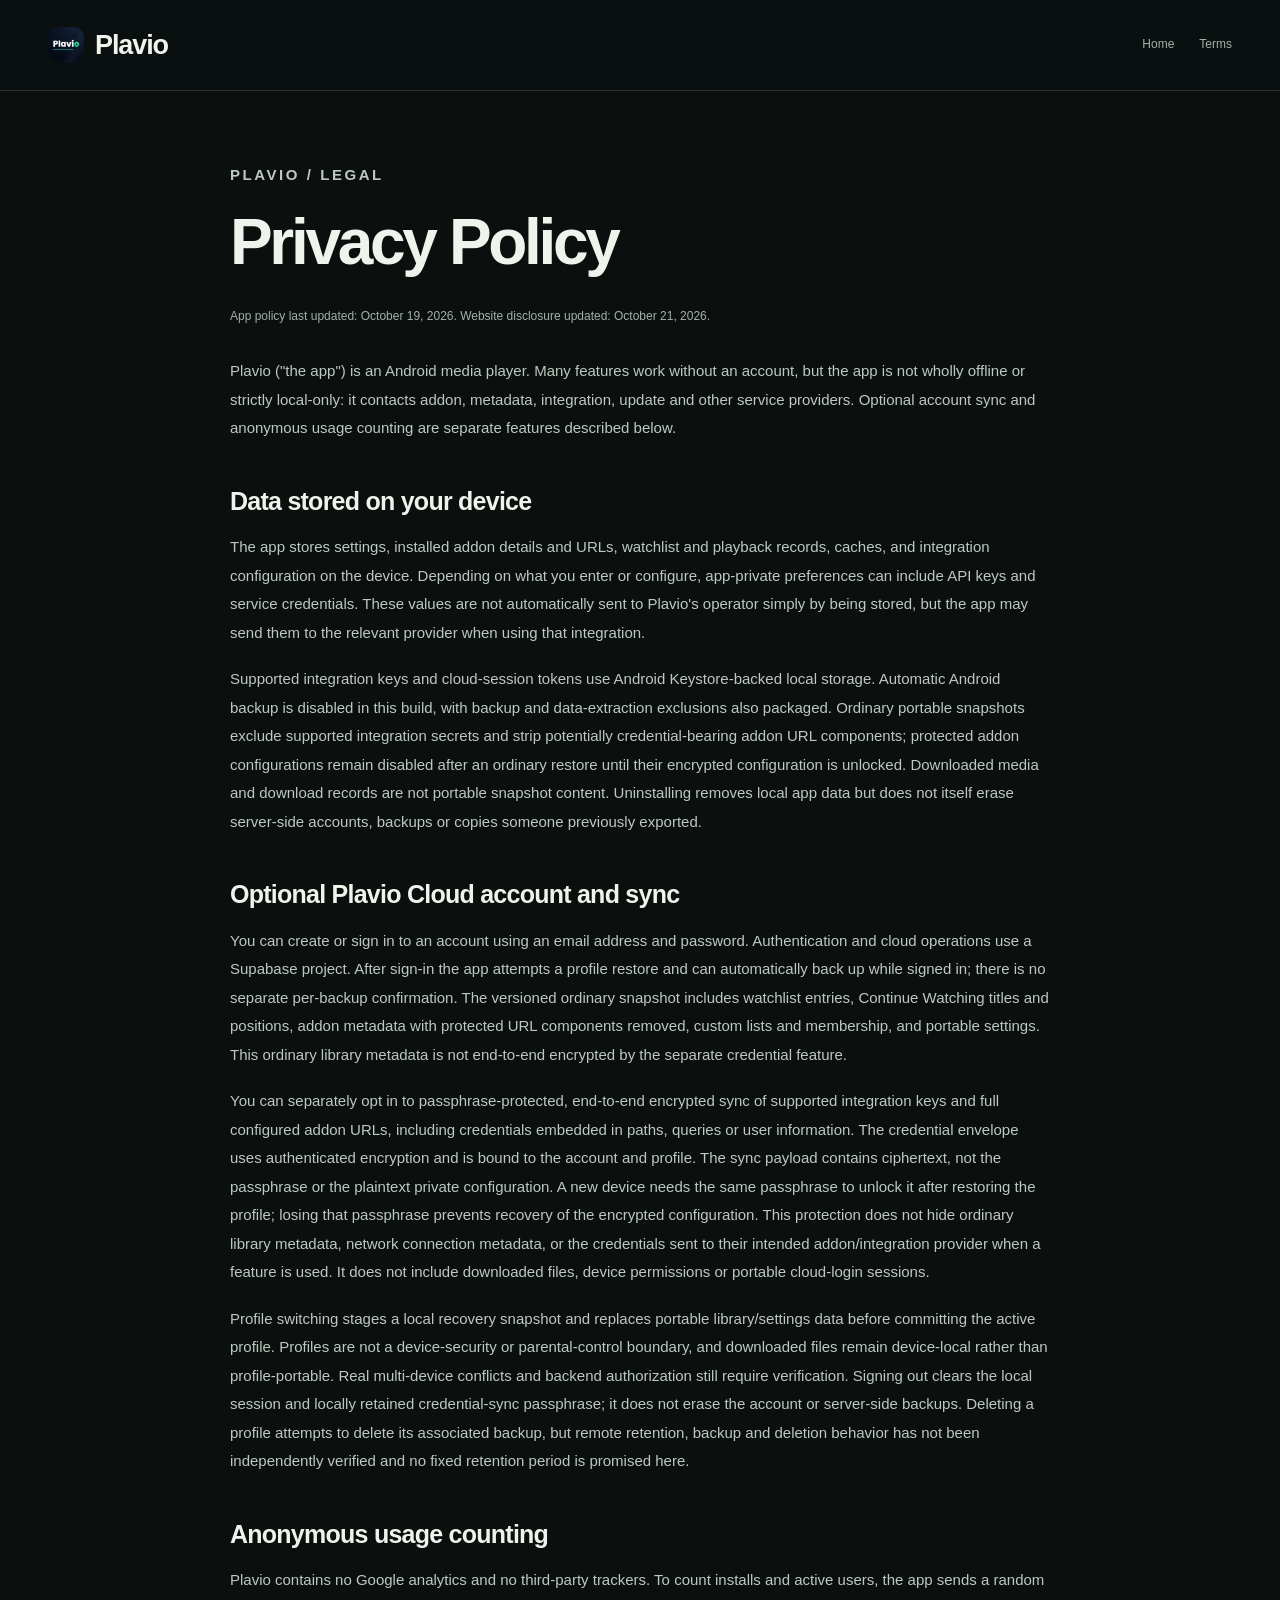
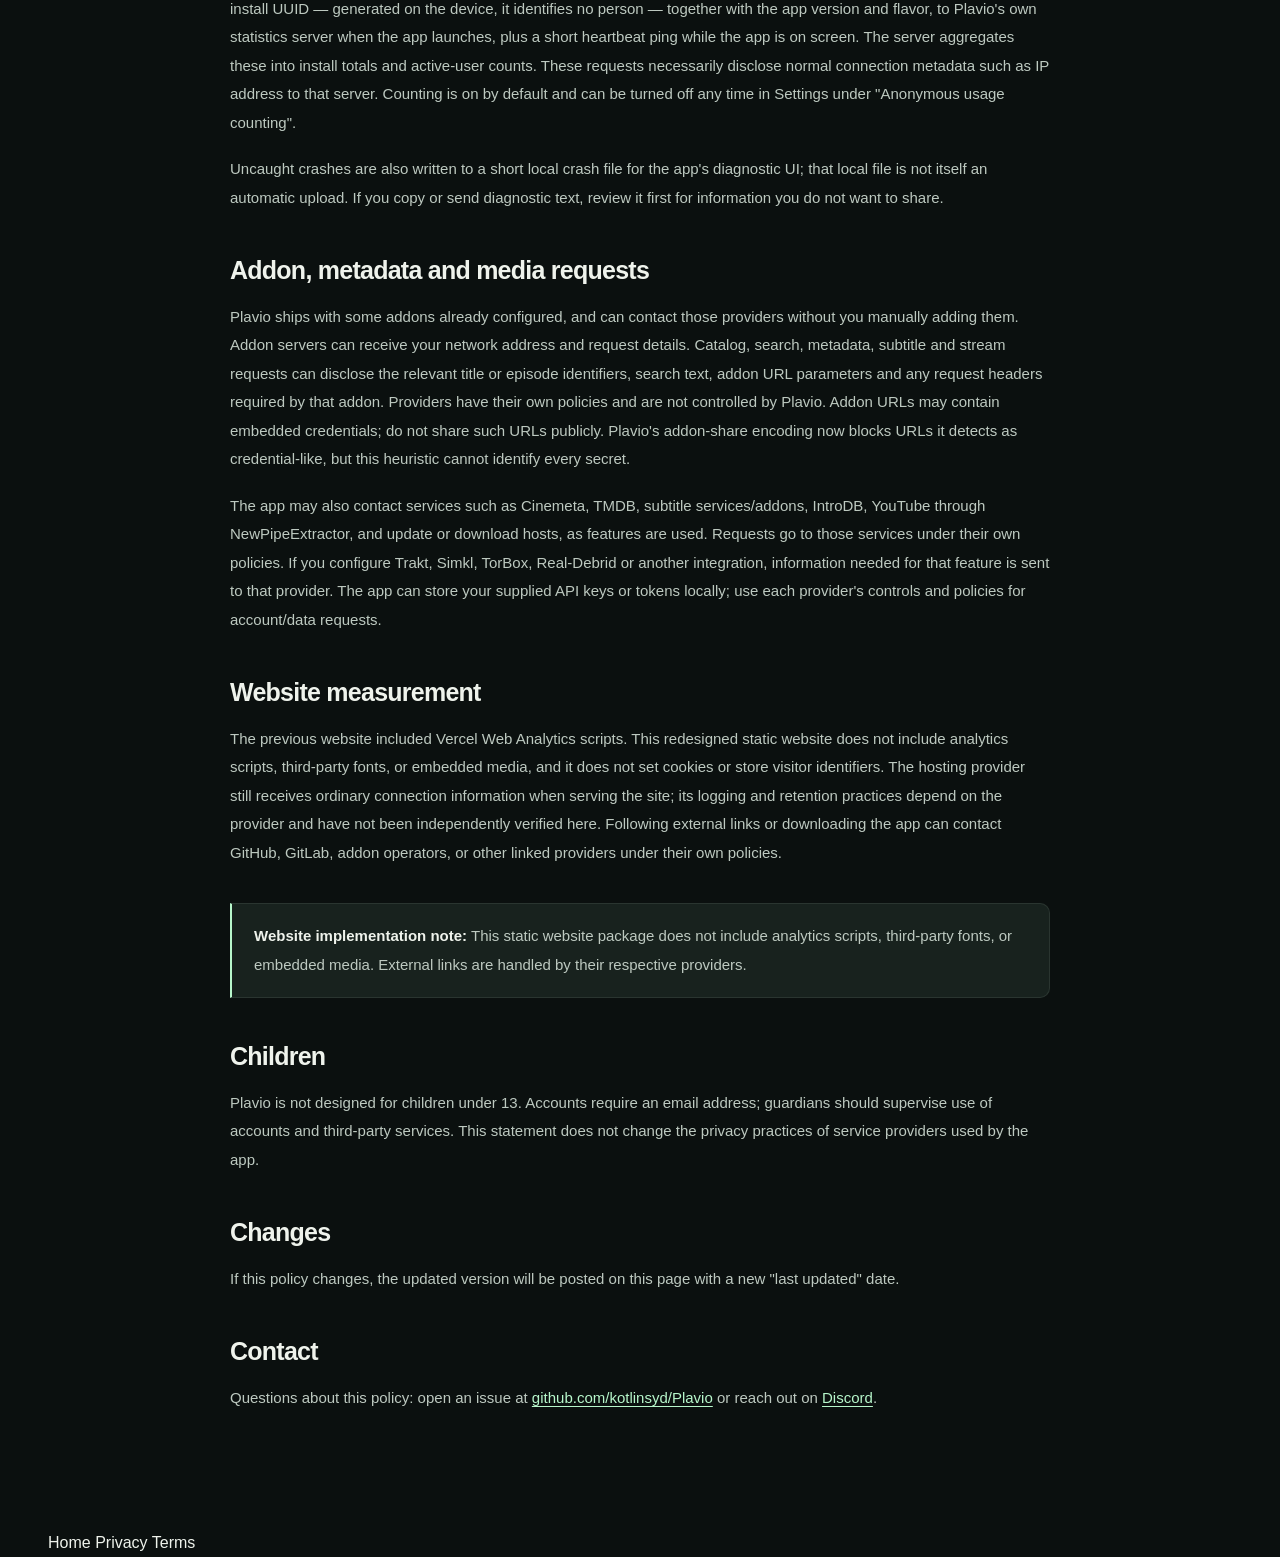
==== commit 620205c0: "Plavio v0.12.20 New splash animation, frosted-glass dock with no black strip at the bottom, sharper " ====
--- a/site/privacy.html
+++ b/site/privacy.html
@@ -30,7 +30,7 @@
     <h1>Privacy Policy</h1>
     <p class="updated">App policy last updated: October 19, 2026. Website disclosure updated: October 21, 2026.</p>
 
-    <p>Plavio ("the app") is an Android media player. Many features work without an account, but the app is not wholly offline or strictly local-only: it contacts addon, metadata, integration, update and other service providers. Optional account sync and telemetry are separate features described below.</p>
+    <p>Plavio ("the app") is an Android media player. Many features work without an account, but the app is not wholly offline or strictly local-only: it contacts addon, metadata, integration, update and other service providers. Optional account sync and anonymous usage counting are separate features described below.</p>
 
     <h2>Data stored on your device</h2>
     <p>The app stores settings, installed addon details and URLs, watchlist and playback records, caches, and integration configuration on the device. Depending on what you enter or configure, app-private preferences can include API keys and service credentials. These values are not automatically sent to Plavio's operator simply by being stored, but the app may send them to the relevant provider when using that integration.</p>
@@ -41,9 +41,8 @@
     <p>You can separately opt in to passphrase-protected, end-to-end encrypted sync of supported integration keys and full configured addon URLs, including credentials embedded in paths, queries or user information. The credential envelope uses authenticated encryption and is bound to the account and profile. The sync payload contains ciphertext, not the passphrase or the plaintext private configuration. A new device needs the same passphrase to unlock it after restoring the profile; losing that passphrase prevents recovery of the encrypted configuration. This protection does not hide ordinary library metadata, network connection metadata, or the credentials sent to their intended addon/integration provider when a feature is used. It does not include downloaded files, device permissions or portable cloud-login sessions.</p>
     <p>Profile switching stages a local recovery snapshot and replaces portable library/settings data before committing the active profile. Profiles are not a device-security or parental-control boundary, and downloaded files remain device-local rather than profile-portable. Real multi-device conflicts and backend authorization still require verification. Signing out clears the local session and locally retained credential-sync passphrase; it does not erase the account or server-side backups. Deleting a profile attempts to delete its associated backup, but remote retention, backup and deletion behavior has not been independently verified and no fixed retention period is promised here.</p>
 
-    <h2>Optional telemetry and diagnostics</h2>
-    <p>Optional telemetry is off by default in the app. If you turn it on in Settings, the app enables Firebase Analytics and Firebase Crashlytics collection. These SDKs can process app/device information, usage or lifecycle events, and crash diagnostics. Exact fields, identifiers, processing and retention depend on the SDK and Firebase project configuration; they have not been independently verified here. You can turn the setting off again in Settings. Firebase's own policies also apply.</p>
-    <p>The source also contains optional install-statistics requests. When invoked while telemetry is enabled, the install ping sends a random persistent install UUID, app version and flavor to the PlavioHD statistics endpoint; the counter request contacts an Abacus counter service to increment/read an aggregate count. These requests necessarily disclose normal connection metadata such as IP address to those servers. The UUID is pseudonymous, not a promise of anonymity. The app source does not establish those providers' retention or deletion periods, so none is promised.</p>
+    <h2>Anonymous usage counting</h2>
+    <p>Plavio contains no Google analytics and no third-party trackers. To count installs and active users, the app sends a random install UUID — generated on the device, it identifies no person — together with the app version and flavor, to Plavio's own statistics server when the app launches, plus a short heartbeat ping while the app is on screen. The server aggregates these into install totals and active-user counts. These requests necessarily disclose normal connection metadata such as IP address to that server. Counting is on by default and can be turned off any time in Settings under "Anonymous usage counting".</p>
     <p>Uncaught crashes are also written to a short local crash file for the app's diagnostic UI; that local file is not itself an automatic upload. If you copy or send diagnostic text, review it first for information you do not want to share.</p>
 
     <h2>Addon, metadata and media requests</h2>
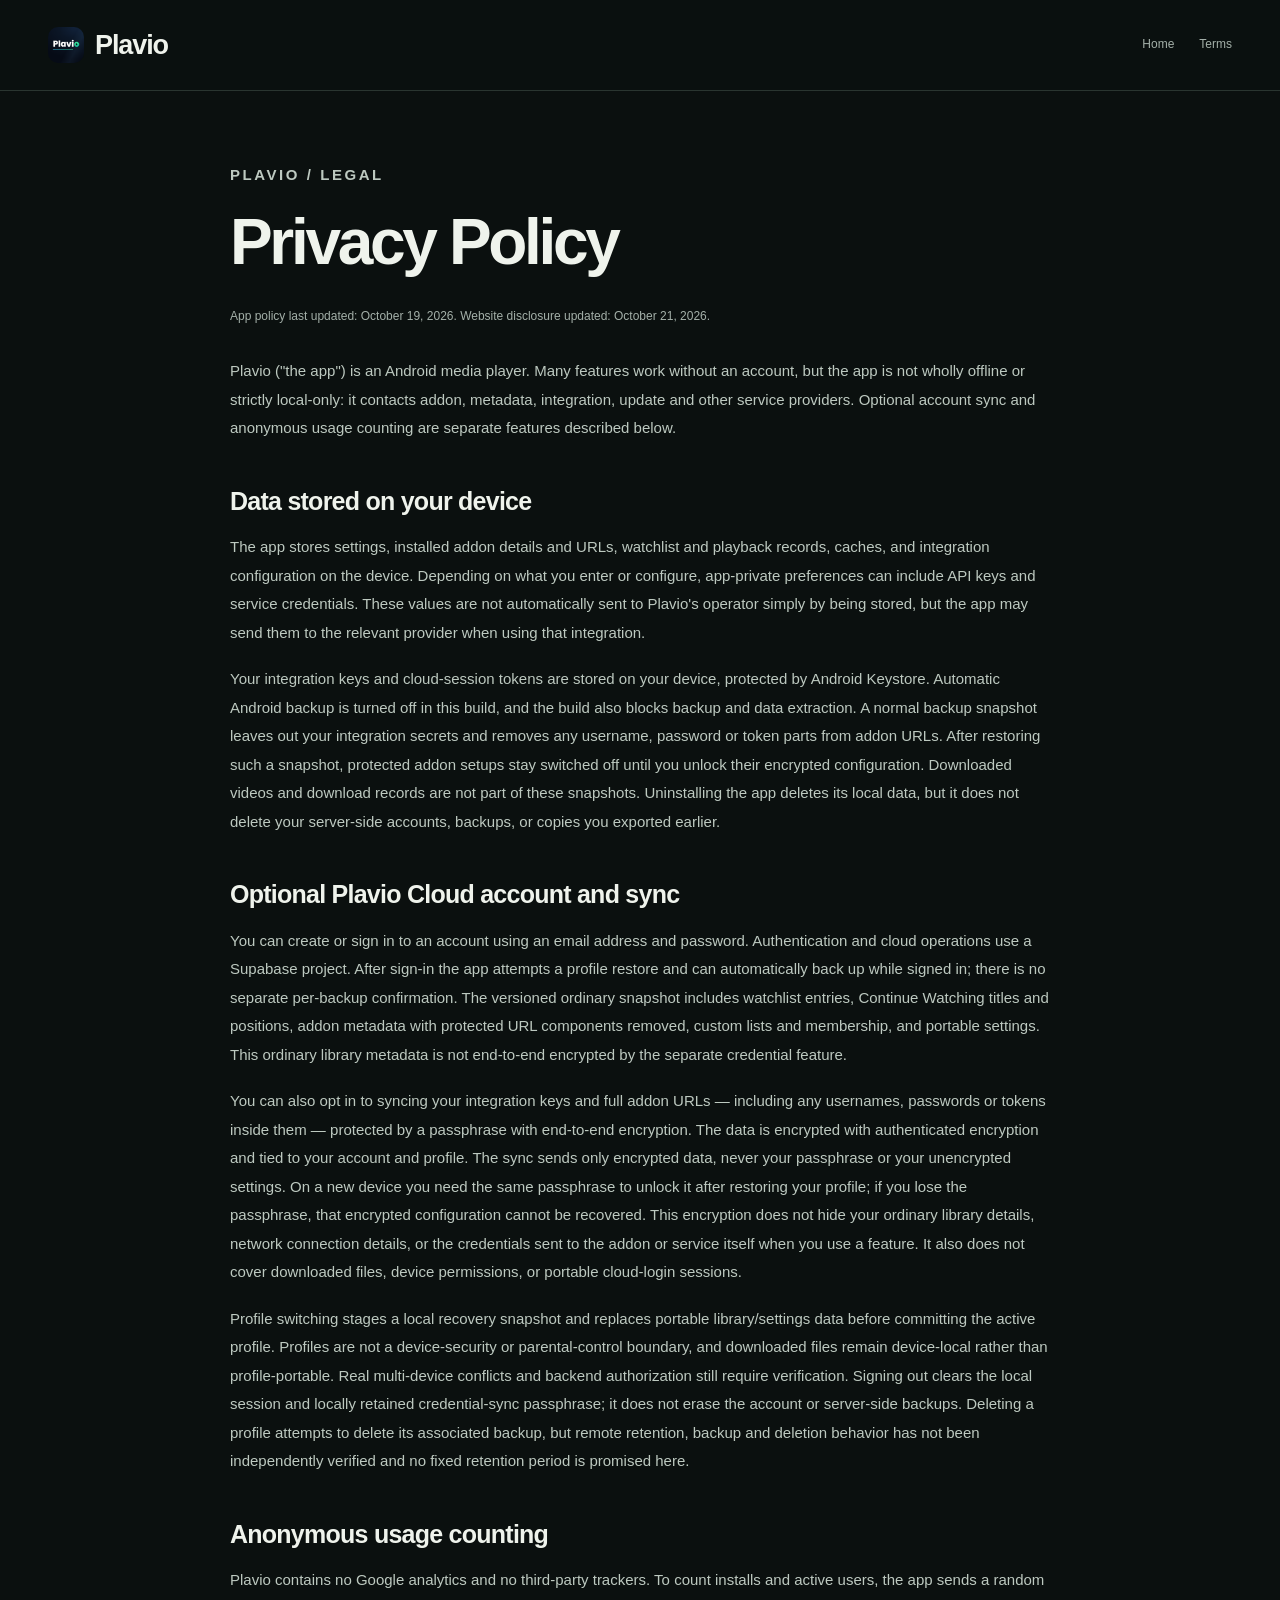
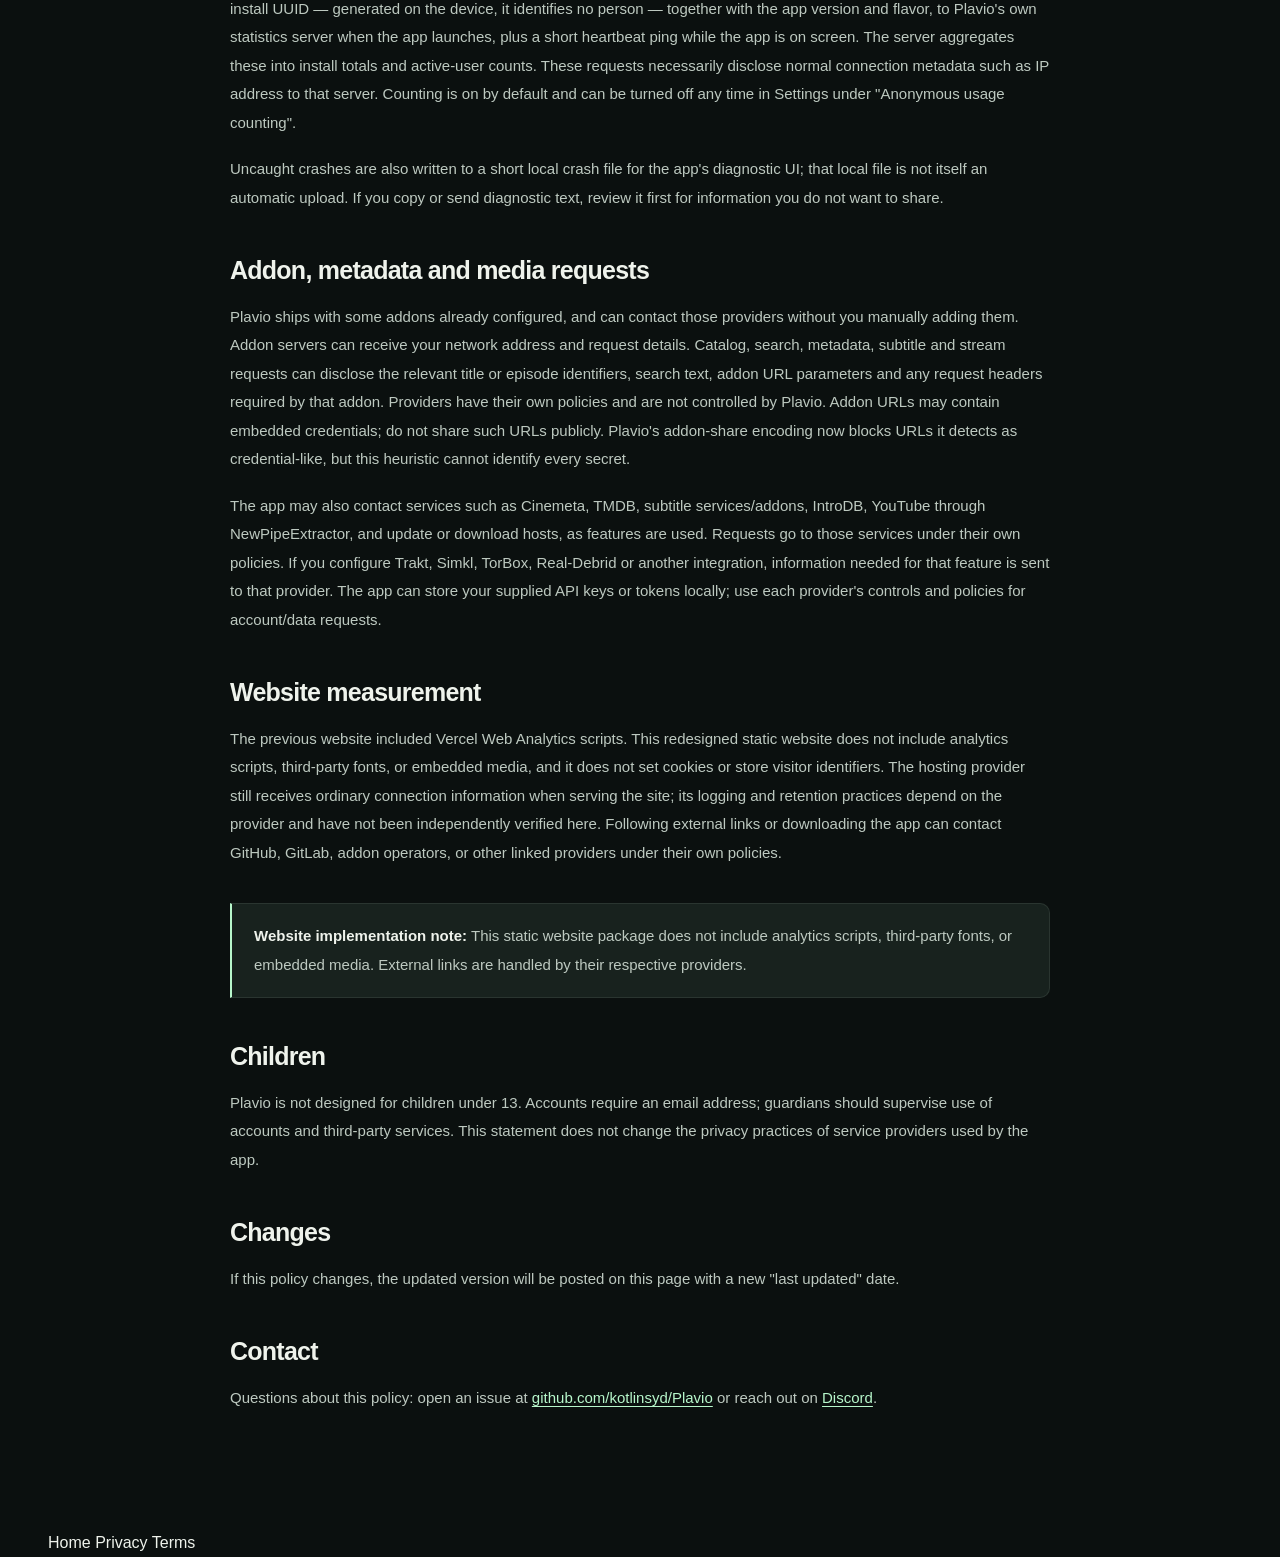
==== commit 84591fe5: "docs: privacy page in plain human wording (same meaning)" ====
--- a/site/privacy.html
+++ b/site/privacy.html
@@ -34,11 +34,11 @@
 
     <h2>Data stored on your device</h2>
     <p>The app stores settings, installed addon details and URLs, watchlist and playback records, caches, and integration configuration on the device. Depending on what you enter or configure, app-private preferences can include API keys and service credentials. These values are not automatically sent to Plavio's operator simply by being stored, but the app may send them to the relevant provider when using that integration.</p>
-    <p>Supported integration keys and cloud-session tokens use Android Keystore-backed local storage. Automatic Android backup is disabled in this build, with backup and data-extraction exclusions also packaged. Ordinary portable snapshots exclude supported integration secrets and strip potentially credential-bearing addon URL components; protected addon configurations remain disabled after an ordinary restore until their encrypted configuration is unlocked. Downloaded media and download records are not portable snapshot content. Uninstalling removes local app data but does not itself erase server-side accounts, backups or copies someone previously exported.</p>
+    <p>Your integration keys and cloud-session tokens are stored on your device, protected by Android Keystore. Automatic Android backup is turned off in this build, and the build also blocks backup and data extraction. A normal backup snapshot leaves out your integration secrets and removes any username, password or token parts from addon URLs. After restoring such a snapshot, protected addon setups stay switched off until you unlock their encrypted configuration. Downloaded videos and download records are not part of these snapshots. Uninstalling the app deletes its local data, but it does not delete your server-side accounts, backups, or copies you exported earlier.</p>
 
     <h2>Optional Plavio Cloud account and sync</h2>
     <p>You can create or sign in to an account using an email address and password. Authentication and cloud operations use a Supabase project. After sign-in the app attempts a profile restore and can automatically back up while signed in; there is no separate per-backup confirmation. The versioned ordinary snapshot includes watchlist entries, Continue Watching titles and positions, addon metadata with protected URL components removed, custom lists and membership, and portable settings. This ordinary library metadata is not end-to-end encrypted by the separate credential feature.</p>
-    <p>You can separately opt in to passphrase-protected, end-to-end encrypted sync of supported integration keys and full configured addon URLs, including credentials embedded in paths, queries or user information. The credential envelope uses authenticated encryption and is bound to the account and profile. The sync payload contains ciphertext, not the passphrase or the plaintext private configuration. A new device needs the same passphrase to unlock it after restoring the profile; losing that passphrase prevents recovery of the encrypted configuration. This protection does not hide ordinary library metadata, network connection metadata, or the credentials sent to their intended addon/integration provider when a feature is used. It does not include downloaded files, device permissions or portable cloud-login sessions.</p>
+    <p>You can also opt in to syncing your integration keys and full addon URLs — including any usernames, passwords or tokens inside them — protected by a passphrase with end-to-end encryption. The data is encrypted with authenticated encryption and tied to your account and profile. The sync sends only encrypted data, never your passphrase or your unencrypted settings. On a new device you need the same passphrase to unlock it after restoring your profile; if you lose the passphrase, that encrypted configuration cannot be recovered. This encryption does not hide your ordinary library details, network connection details, or the credentials sent to the addon or service itself when you use a feature. It also does not cover downloaded files, device permissions, or portable cloud-login sessions.</p>
     <p>Profile switching stages a local recovery snapshot and replaces portable library/settings data before committing the active profile. Profiles are not a device-security or parental-control boundary, and downloaded files remain device-local rather than profile-portable. Real multi-device conflicts and backend authorization still require verification. Signing out clears the local session and locally retained credential-sync passphrase; it does not erase the account or server-side backups. Deleting a profile attempts to delete its associated backup, but remote retention, backup and deletion behavior has not been independently verified and no fixed retention period is promised here.</p>
 
     <h2>Anonymous usage counting</h2>
@@ -62,7 +62,7 @@
     <p>If this policy changes, the updated version will be posted on this page with a new "last updated" date.</p>
 
     <h2>Contact</h2>
-    <p>Questions about this policy: open an issue at <a href="https://github.com/kotlinsyd/Plavio">github.com/kotlinsyd/Plavio</a> or reach out on <a href="https://discord.gg/pbNwJKU3p">Discord</a>.</p>
+    <p>Questions about this policy: open an issue at <a href="https://github.com/kotlinsyd/Plavio">github.com/kotlinsyd/Plavio</a> or reach out on <a href="https://discord.gg/cwzHH3r9pa">Discord</a>.</p>
   </main>
 
   <footer>
